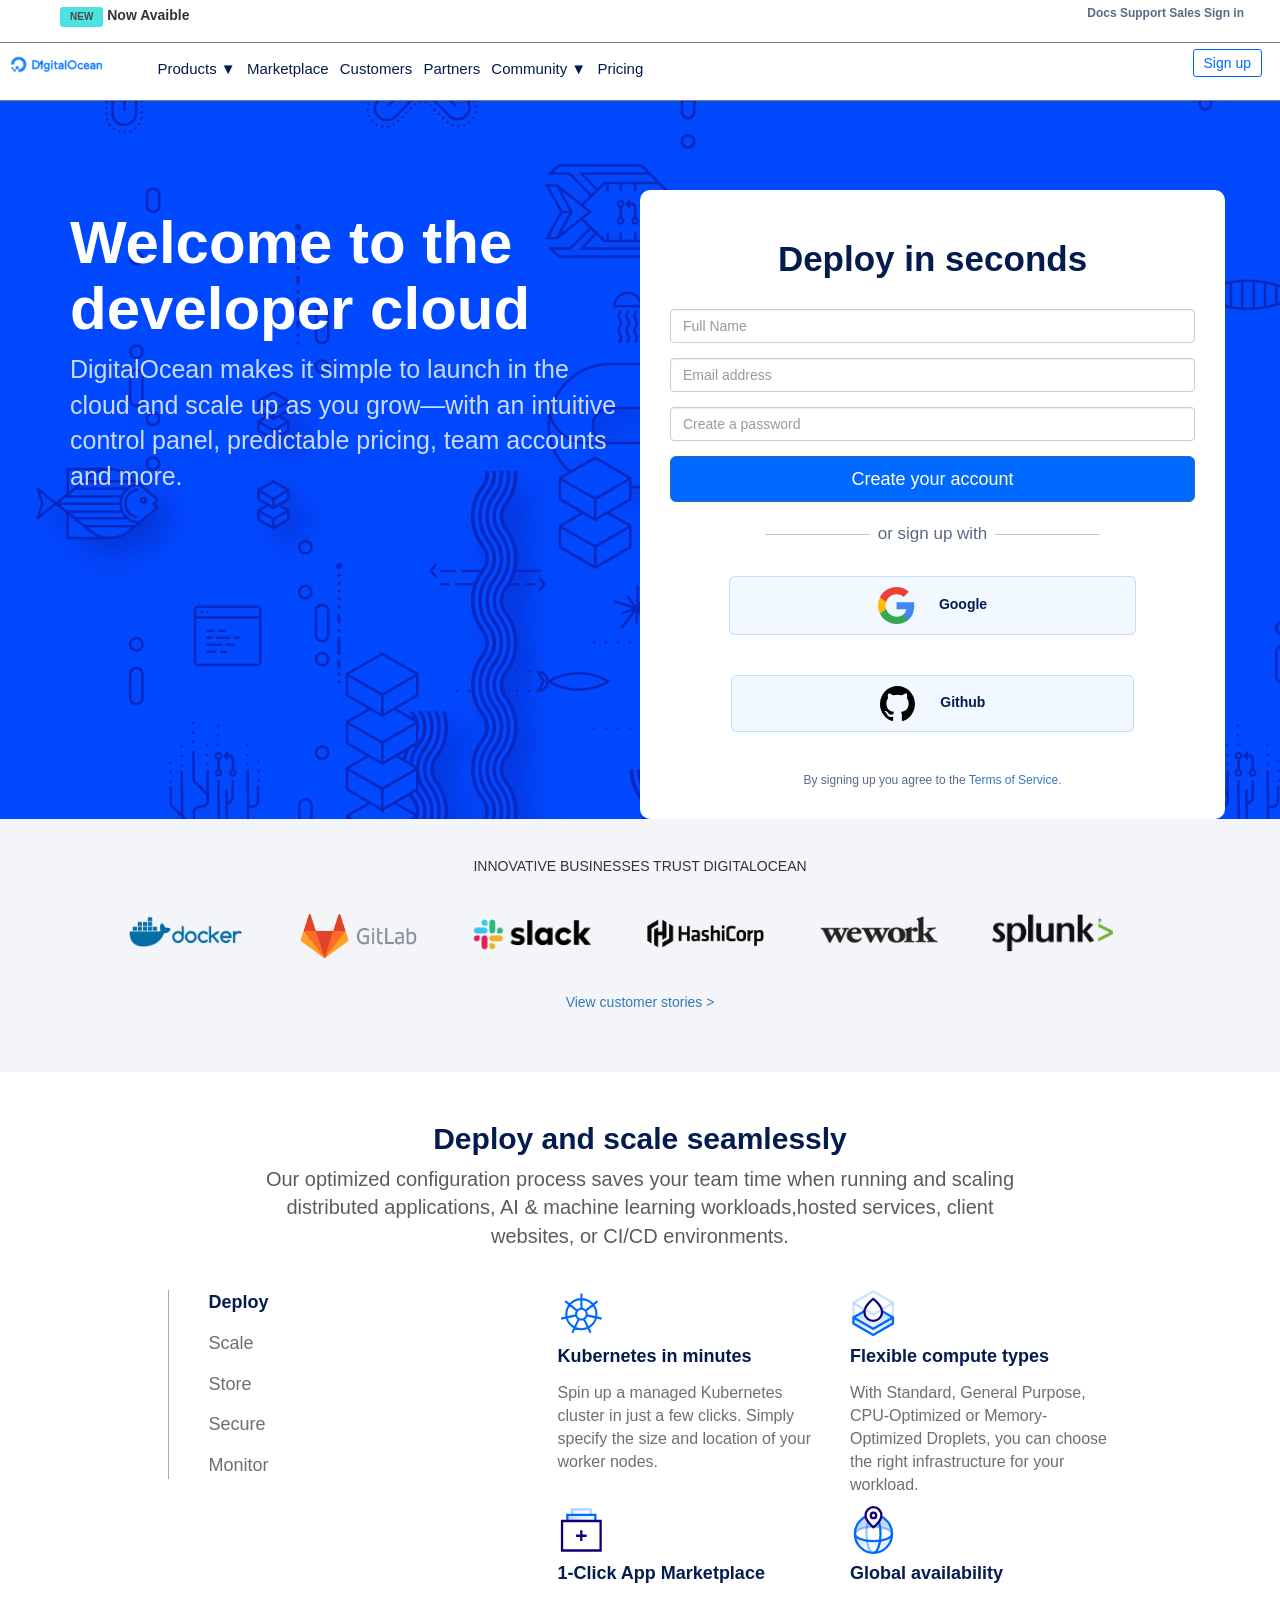
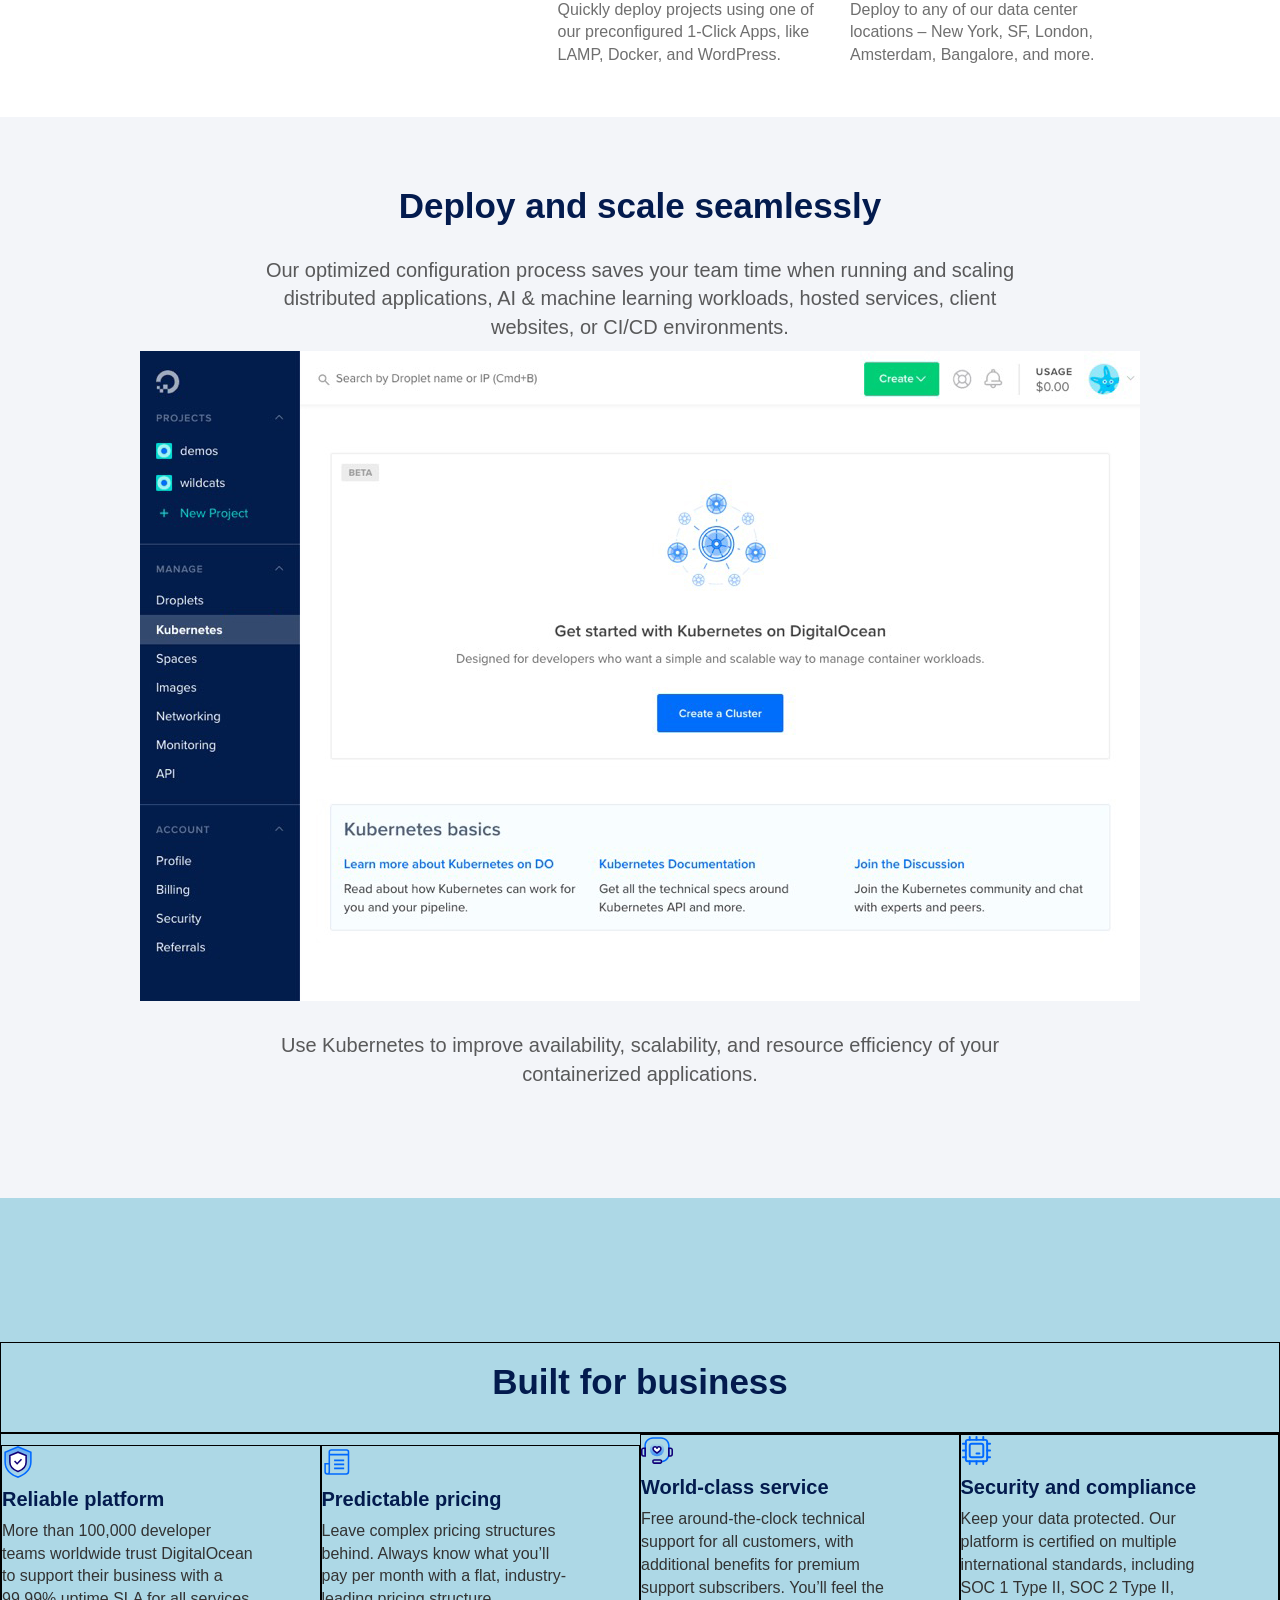
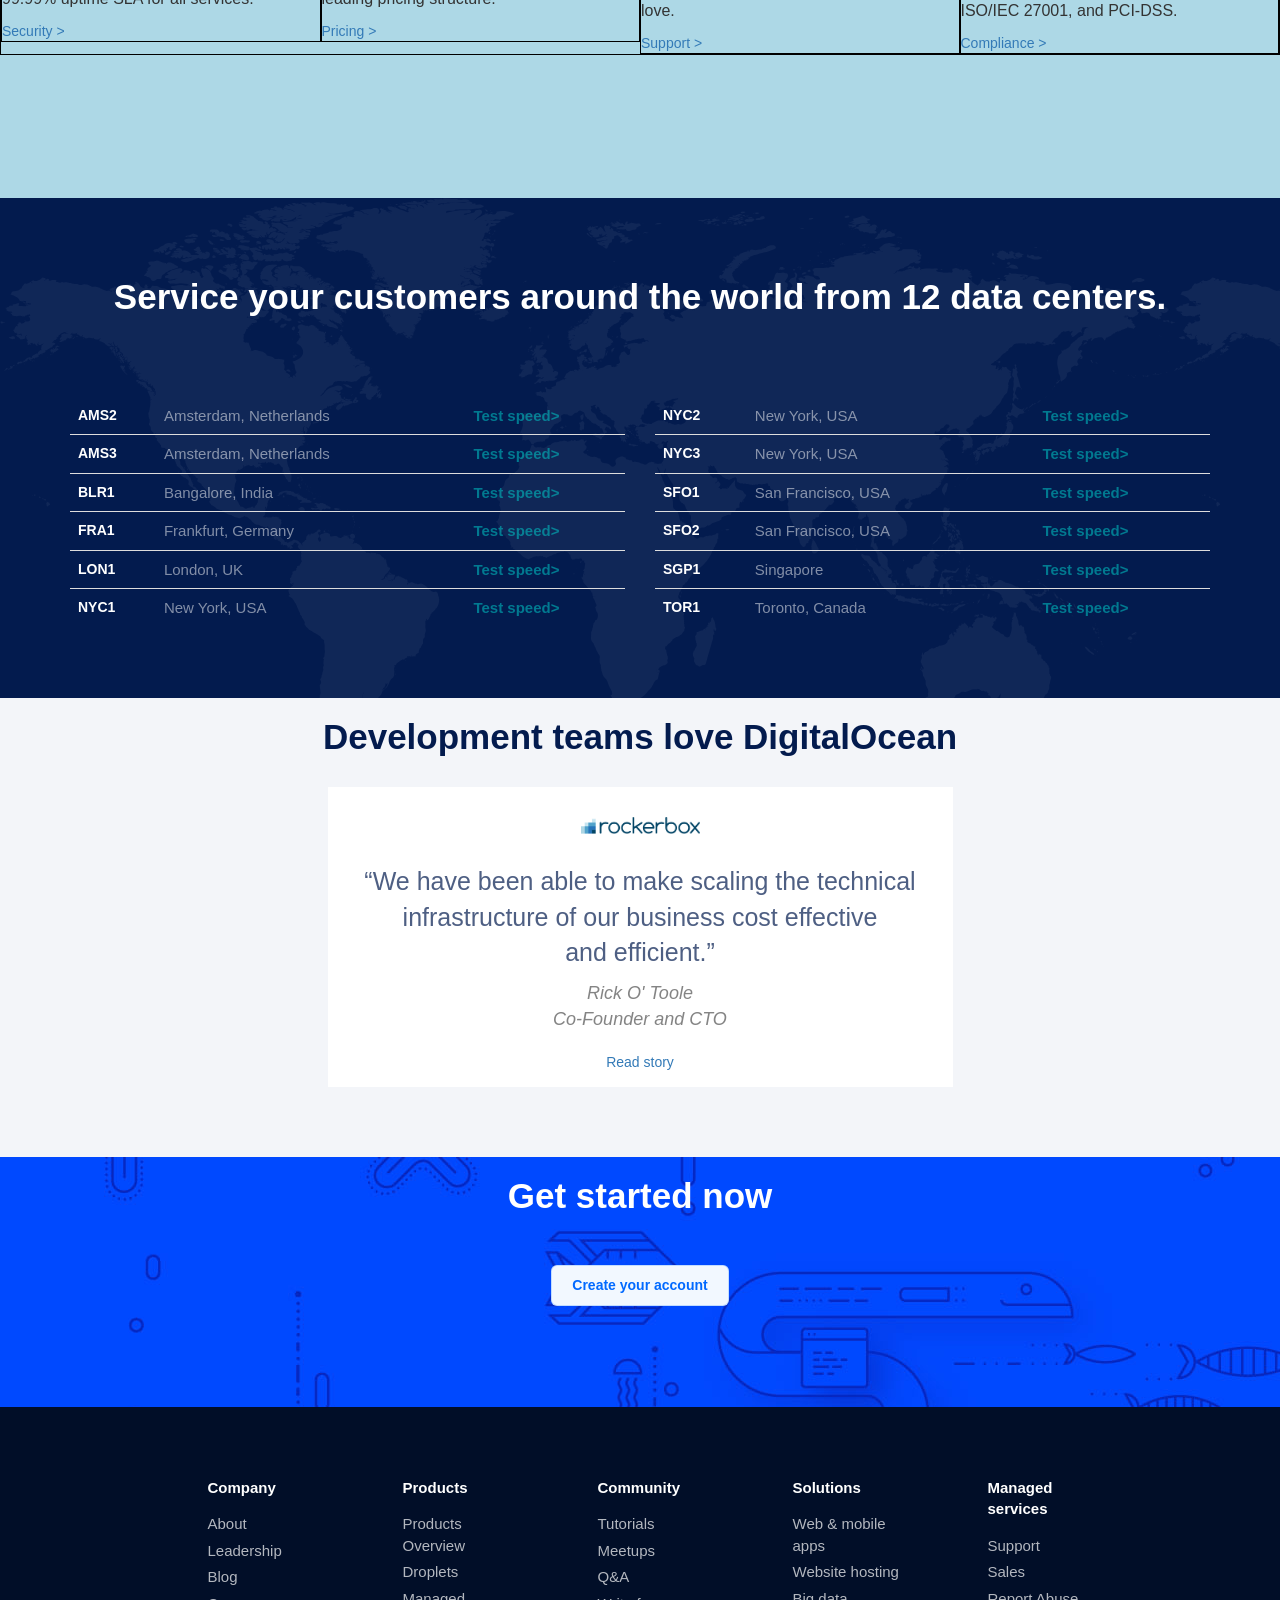
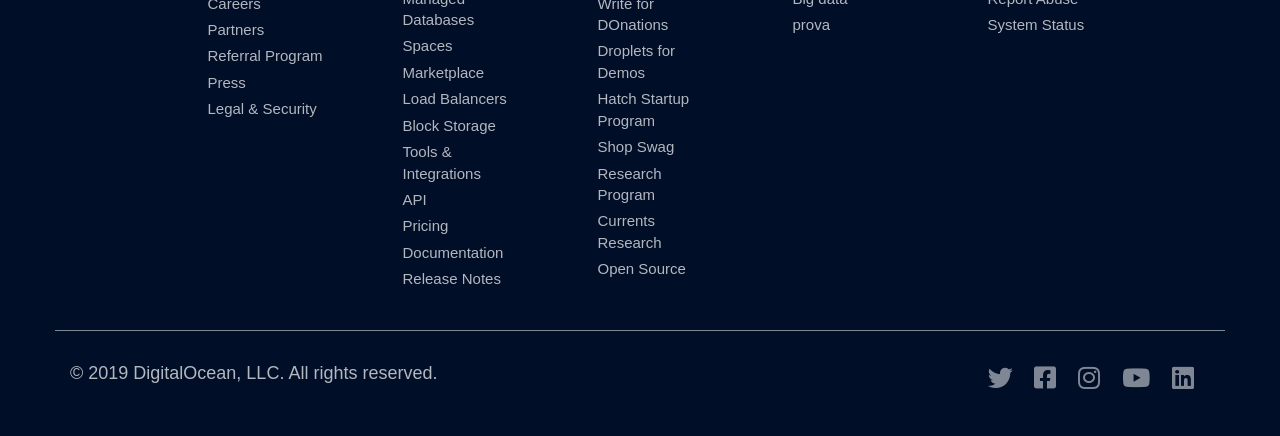
==== index.html @ 96b81d21 "fix layout for responsive" ====
<!DOCTYPE html>
<html lang="en" dir="ltr">
  <head>
    <meta charset="utf-8">
    <meta name="viewport" content="width=device-width, initial-scale=1.0">
    <link href="fontawesome/css/all.css" rel="stylesheet">
    <link rel="stylesheet" href="https://stackpath.bootstrapcdn.com/bootstrap/3.4.1/css/bootstrap.min.css" integrity="sha384-HSMxcRTRxnN+Bdg0JdbxYKrThecOKuH5zCYotlSAcp1+c8xmyTe9GYg1l9a69psu" crossorigin="anonymous">
    <link rel="stylesheet" href="css/style.css">
    <title>Digital Ocean By Mr</title>
  </head>
  <body>
    <!-- header con navbar e container grande con sfondo -->
    <div class="container-fluid my_style-header" style="background:white;">
      <div class="row my_border visible-lg pos_fix"> <!-- NOTE: navbar superiore -->
        <div class="col-lg-6">
          <ul class="my_style-top-nav">
            <li>NEW</li>
            <li>Now Avaible</li>
          </ul>
        </div>
        <div class="col-lg-offset-3 col-lg-3 visible-lg">
          <ul>
            <li style="color:#5b6987">Docs</li>
            <li style="color:#5b6987">Support</li>
            <li style="color:#5b6987">Sales</li>
            <li style="color:#5b6987">Sign in</li>
          </ul>
        </div>
      </div> <!-- /NOTE: chiusura navbar superiore -->
      <div class="row my_style-bot-nav visible-lg pos_fix"> <!-- NOTE: navbar inferiore -->
        <div class="col-lg-1 visible-lg">
          <img src="img/digitalocean_logo.png" alt="">
        </div>
        <div class="col-lg-6 visible-lg ">
          <ul>
          <li class="drop-cont">
            <div><a href="#" style="color:#031b4e" >Products ▼</a><!-- NOTE:div contenitore drop-down -->
              <div class="container-fluid drop-glob"> <!-- NOTE: inizio dropdown -->
                <div class="row my_bord-bot">
                  <div class="col-xs-12">
                    <div class="container my_margin_top-bot">
                      <div class="row">
                        <div class="col-lg-5 my_dropdown-style">
                          <h4>Featured products</h4>
                          <img src="img/svg4.svg" alt="">
                          <ul>
                            <li><a href="#">Droplets</a></li>
                            <li><a href="#">Scalable compute services</a></li>
                          </ul>
                          <img src="img/svg15.svg" alt="">
                          <ul>
                            <li><a href="#">Kubernetes</a></li>
                            <li><a href="#">Managed Kubernetes clusters</a></li>
                          </ul>
                          <img src="img/svg20.svg" alt="">
                          <ul>
                            <li><a href="#">Databases</a></li>
                            <li><a href="#">Worry-free setup & maintenance</a></li>
                          </ul>
                          <img src="img/svg39.svg" alt="">
                          <ul>
                            <li><a href="#">Spaces</a></li>
                            <li><a href="#">Simply object storage</a></li>
                          </ul>
                        </div>
                        <div class="col-lg-7">
                          <div class="row my_dropdown-style2">
                            <div class="col-lg-3 bg_1">
                              <ul>
                                <li>computer</li>
                                <li><a href="#">Droplets</a></li>
                                <li><a href="#">Kubernetes</a></li>
                              </ul>
                            </div>
                            <div class="col-lg-5 bg_2">
                              <ul>
                                <li>managed database</li>
                                <li><a href="#">MySQL</a></li>
                                <li><a href="#">PostgreSQL</a></li>
                                <li><a href="#">Redis</a></li>
                              </ul>
                            </div>
                            <div class="col-lg-4 bg_3">
                              <ul>
                                <li>developer tool</li>
                                <li><a href="#">API</a></li>
                                <li><a href="#">CLI</a></li>
                                <li><a href="#">Monitoring</a></li>
                                <li><a href="#">Teams</a></li>
                              </ul>
                            </div>
                            <div class="col-lg-3 bg_4">
                              <ul>
                              <li>Storage</li>
                              <li><a href="#">Spaces Object Storage</a></li>
                              <li><a href="#">Volumes Block Storage</a></li>
                              </ul>
                            </div>
                            <div class="col-lg-4 bg_5">
                              <ul>
                              <li>Networking</li>
                              <li><a href="#">Cloud Firewalls</a></li>
                              <li><a href="#">Load Balancers</a></li>
                              <li><a href="#">Floating IPs</a></li>
                              <li><a href="#">DNS</a></li>
                              </ul>
                            </div>
                          </div>
                        </div>
                      </div>
                    </div>
                  </div>
                </div>
                <div class="row all_product">
                  <div class="col-lg-12">
                    <a href="#" style="color:#0069ff;">See all product ></a>
                  </div>
                </div>
              </div>  <!-- NOTE: fine dropdown -->
            </div><!-- NOTE: fine div contenitore drop-down -->
          </li>
          <li><a href="#" style="color:#031b4e">Marketplace</a></li>
          <li><a href="#" style="color:#031b4e">Customers</a></li>
          <li><a href="#" style="color:#031b4e">Partners</a></li>
          <li><a href="#" style="color:#031b4e">Community ▼</a></li>
          <li><a href="#" style="color:#031b4e">Pricing</a></li>
          </ul>
        </div>
        <div class="col-lg-offset-4 col-lg-1 visible-lg">
          <span>Sign up</span>
        </div>
      </div> <!-- NOTE: chiusura navbar inferiore -->
      <div class="row bg-header">
        <div class="col-xs-12">
          <div class="flex_my_navbar hidden-lg">
            <img src="img/logo-bianco.png" alt="" class="white_logo">
            <div class="drop_mob">
              <i class="fas fa-bars"></i>
              <div class="container drop_glob-mob" style="background:#f3f6f9">
                <div class="row top_row">
                  <div class="col-xs-12">
                    <ul>
                      <li class="bg_drop-mob1"><a href="#">Droplets</a></li>
                      <li class="bg_drop-mob2"><a href="#">Kubernetes</a></li>
                      <li class="bg_drop-mob3"><a href="#">Managed database</a></li>
                      <li class="bg_drop-mob4"><a href="#">Spaces</a></li>
                      <li class="bg_drop-mob5"><a href="#">Load Balancers</a></li>
                      <li class="bg_drop-mob6"><a href="#">Block storage</a></li>
                      <li class="bg_drop-mob7"><a href="">marketplace</a></li>
                      <li class="bg_drop-mob8"><a href="">API Documentation</a></li>
                    </ul>
                  </div>
                </div>
                <div class="row middle_row">
                  <div class="col-xs-6">
                    <ul>
                      <li><a href="#">Community</a></li>
                      <li><a href="#">Tutorials</a></li>
                      <li><a href="#">Customers</a></li>
                      <li><a href="#">Partners</a></li>
                      <li><a href="#">Hatch</a></li>
                    </ul>
                  </div>
                  <div class="col-xs-6">
                    <ul>
                      <li><a href="#">Pricing</a></li>
                      <li><a href="#">Docs</a></li>
                      <li><a href="#">Support</a></li>
                      <li><a href="#">Sales</a></li>
                      <li><a href="#">Sign in</a></li>
                    </ul>
                  </div>
                </div>
                <div class="row bottom_row">
                  <div class="col-xs-12">
                    <button type="button" class="btn btn-primary btn-lg btn-block" style="background:#0069ff">Sign up</button>
                  </div>
                </div>
              </div>
            </div>
          </div>
          <!-- <div class="row my_style-mobile-nav hidden-lg ">
            <div class="col-xs-3">
              <img src="img/logo-bianco.png" alt="" class="white_logo">
            </div>
            <div class="col-xs-offset-8 col-xs-1">

            </div>
          </div> -->
          <div class="container">
            <div class="row my_padding-header">
              <div class="col-xs-12 col-md-6">
                <h1 style="color:white;">Welcome to the developer cloud</h1>
                <p class="sub_h1" style="color:white;">DigitalOcean makes it simple to launch in the cloud and scale up as you grow—with an intuitive control panel, predictable pricing, team accounts and more.</p>
              </div>
              <div class="col-xs-12 col-md-6 my_style-form">
                <h3 style="color:#031B4E">Deploy in seconds</h3>
                <div class="form-group">
                  <input type="text" class="form-control" id="Inputtext" placeholder="Full Name">
                </div>
                <div class="form-group">
                  <input type="email" class="form-control" id="Inputemail" placeholder="Email address">
                </div>
                <div class="form-group">
                  <input type="password" class="form-control" id="InputPassword" placeholder="Create a password">
                </div>
                <button type="button" class="btn btn-primary btn-lg btn-block" style="background:#0069ff">Create your account</button>
                <p><span class="display_block my_line">or sign up with</span></p>
                <button type="button" class="btn btn-primary btn-lg my_style-button" style="background:#f2f8ff"><img src="img/svg27.svg" alt="" class="img_button"> Google</button>
                <button type="button" class="btn btn-default btn-lg my_style-button" style="background:#f2f8ff"><img src="img/svg28.svg" alt="" class="img_button"> Github</button>
                <span class="display_block terms">By signing up you agree to the <a href="#">Terms of Service</a>.</span>
              </div>
            </div>
          </div>
        </div>
      </div>
    </div>
    <!-- /header con navbar e container grande con sfondo -->

    <!-- sezione piccola con 6 img una accanto all'altra che poi diventano a gruppi di 2 -->
    <div class="container-fluid" style="background:#F3F5F9">
      <div class="row">
        <div class="col-xs-12">
          <div class="container my_style-section1">
            <h5>INNOVATIVE BUSINESSES TRUST DIGITALOCEAN</h5>
            <ul class="flex_ul">
              <li><img src="img/docker-bab60eeb.png" alt="" class="size"></li>
              <li><img src="img/gitlab-166e2067.png" alt="" class="size"></li>
              <li><img src="img/slack-e20293da.png" alt="" class="size"></li>
              <li><img src="img/hashicorp-4431df79.png" alt="" class="size"></li>
              <li><img src="img/wework-be6eab32.png" alt="" class="size"></li>
              <li><img src="img/splunk-06b17d75.png" alt="" class="size"></li>
            </ul>
            <a href="#">View customer stories ></a>
          </div>
        </div>
      </div>
    </div>
    <!-- /sezione piccola con 6 img una accanto all'altra che poi diventano a gruppi di 2 -->

    <!-- container fluid con titolo centrale -->
    <div class="container-fluid my_style-section2">
      <h2 style="color:#031B4E">Deploy and scale seamlessly</h2>
      <p class="subtitle">Our optimized configuration process saves your team time when running
        and scaling distributed applications, AI & machine learning workloads,hosted services, client websites, or CI/CD environments.</p>
      <div class="row my_style-margin">
        <div class="col-xs-12">
          <div class="container">
            <div class="row">
              <div class="col-lg-offset-1 col-lg-2 my_style-ul-li">
                <ul>
                  <li>Deploy</li>
                  <li>Scale</li>
                  <li>Store</li>
                  <li>Secure</li>
                  <li>Monitor</li>
                </ul>
              </div>
              <div class="col-lg-offset-2 col-lg-6">
                <div class="row my_style-text">
                  <div class="col-xs-12 col-sm-6">
                    <img src="img/svg15.svg" alt="">
                    <h6>Kubernetes in minutes</h6>
                    <p>Spin up a managed Kubernetes cluster in just a few clicks. Simply specify the size and location of your worker nodes. </p>
                  </div>
                  <div class="col-xs-12 col-sm-6">
                    <img src="img/svg31.svg" alt="">
                    <h6>Flexible compute types</h6>
                    <p>With Standard, General Purpose, CPU-Optimized or Memory-Optimized Droplets, you can choose the right infrastructure for your workload. </p>
                  </div>
                  <div class="col-xs-12 col-sm-6">
                    <img src="img/svg32.svg" alt="">
                    <h6>1-Click App Marketplace</h6>
                    <p>Quickly deploy projects using one of our preconfigured 1-Click Apps, like LAMP, Docker, and WordPress.</p>
                  </div>
                  <div class="col-xs-12 col-sm-6">
                    <img src="img/svg33.svg" alt="">
                    <h6>Global availability</h6>
                    <p>Deploy to any of our data center locations – New York, SF, London, Amsterdam, Bangalore, and more.</p>
                  </div>
                </div>
              </div>
            </div>
          </div>
        </div>
      </div>
    </div>
    <!-- /container fluid con titolo centrale -->

    <!-- blocco enorme con tutto al centro anche da smartphone -->
    <div class="container-fluid my_style-section3">
      <div class="row">
        <div class="col-xs-12">
          <h3 style="color:#031B4E">Deploy and scale seamlessly</h3>
          <p class="subtitle">Our optimized configuration process saves your team time when running and scaling distributed applications, AI & machine learning workloads, hosted services, client websites, or CI/CD environments.</p>
          <img src="img/screenshot-create-kubernetes-cluster-4a930955.jpg" alt="">
          <p class="subtitle my_details">Use Kubernetes to improve availability, scalability, and resource efficiency of your containerized applications.</p>
        </div>
      </div>
    </div>
    <!--/ blocco enorme con tutto al centro anche da smartphone  -->

    <div class="my_flex-container-global">
      <div class="my_div-title debug">
        <h3 style="color:#031B4E">Built for business</h3>
      </div>
      <div class="my_div-colonne debug">
        <div class="my_flexy debug">
          <img src="img/svg50.svg" alt="">
          <h6 style="color:#031B4E">Reliable platform</h6>
          <p>More than 100,000 developer teams worldwide trust DigitalOcean to support their business with a 99.99% uptime SLA for all services.</p>
          <a href="#">Security ></a>

        </div>
        <div class="my_flexy debug">
          <img src="img/svg11.svg" alt="">
          <h6 style="color:#031B4E">Predictable pricing</h6>
          <p>Leave complex pricing structures behind. Always know what you’ll pay per month with a flat, industry-leading pricing structure. </p>
          <a href="#">Pricing ></a>

        </div>
        <div class="my_flexy debug">
          <img src="img/svg52.svg" alt="">
          <h6 style="color:#031B4E">World-class service</h6>
          <p>Free around-the-clock technical support for all customers, with additional benefits for premium support subscribers. You’ll feel the love.</p>
          <a href="#">Support ></a>

        </div>
        <div class="my_flexy debug">
          <img src="img/svg18.svg" alt="">
          <h6 style="color:#031B4E">Security and compliance</h6>
          <p>Keep your data protected. Our platform is certified on multiple international standards, including SOC 1 Type II, SOC 2 Type II, ISO/IEC 27001, and PCI-DSS. </p>
          <a href="#">Compliance ></a>

        </div>

      </div>

    </div>

    <!-- blocco diviso in 4 in lg e in 2 da tablet  -->
    <!-- <div class="container-fluid my_style-section4">
      <div class="row">
        <div class="col-xs-12">
          <h3 style="color:#031B4E">Built for business</h3>
          <div class="container">
            <div class="row my_style-text my_style-margin">
              <div class="col-xs-12 col-sm-6 col-md-3">
                <img src="img/svg50.svg" alt="">
                <h6>Reliable platform</h6>
                <p>More than 100,000 developer teams worldwide trust DigitalOcean to support their business with a 99.99% uptime SLA for all services.</p>
                <a href="#">Security ></a>
              </div>
              <div class="col-xs-12 col-sm-6 col-md-3">
                <img src="img/svg11.svg" alt="">
                <h6>Predictable pricing</h6>
                <p>Leave complex pricing structures behind. Always know what you’ll pay per month with a flat, industry-leading pricing structure. </p>
                <a href="#">Pricing ></a>
              </div>
              <div class="col-xs-12 col-sm-6 col-md-3">
                <img src="img/svg52.svg" alt="">
                <h6>World-class service</h6>
                <p>Free around-the-clock technical support for all customers, with additional benefits for premium support subscribers. You’ll feel the love.</p>
                <a href="#">Support ></a>
              </div>
              <div class="col-xs-12 col-sm-6 col-md-3">
                <img src="img/svg18.svg" alt="">
                <h6>Security and compliance</h6>
                <p>Keep your data protected. Our platform is certified on multiple international standards, including SOC 1 Type II, SOC 2 Type II, ISO/IEC 27001, and PCI-DSS. </p>
                <a href="#">Compliance ></a>
              </div>
            </div>
          </div>
        </div>
      </div>
    </div> -->
    <!-- /blocco diviso in 4 in lg e in 2 da tablet  -->

    <!-- blocco enorme titolo al centro e table -->
    <div class="container-fluid my_style-section5">
      <div class="row">
        <div class="col-xs-12">
          <h3 style="color:white">Service your customers around the world from 12 data centers.</h3>
          <div class="container ">
            <div class="row">
              <div class="col-xs-12 col-md-6">
                <table class="table">
                  <tbody>
                      <tr>
                        <th scope="row" class="my_first">AMS2</th>
                        <td class="my_first">Amsterdam, Netherlands</td>
                        <td class="my_first"></td>
                        <td class="my_first"><a href="#">Test speed></a></td>
                      </tr>
                      <tr>
                        <th scope="row">AMS3</th>
                        <td>Amsterdam, Netherlands</td>
                        <td></td>
                        <td><a href="#">Test speed></a></td>
                      </tr>
                      <tr>
                        <th scope="row">BLR1</th>
                        <td>Bangalore, India</td>
                        <td></td>
                        <td><a href="#">Test speed></a></td>
                      </tr>
                      <tr>
                        <th scope="row">FRA1</th>
                        <td>Frankfurt, Germany</td>
                        <td></td>
                        <td><a href="#">Test speed></a></td>
                      </tr>
                      <tr>
                        <th scope="row">LON1</th>
                        <td>London, UK</td>
                        <td></td>
                        <td><a href="#">Test speed></a></td>
                      </tr>
                      <tr>
                        <th scope="row">NYC1</th>
                        <td>New York, USA</td>
                        <td></td>
                        <td><a href="#">Test speed></a></td>
                      </tr>
                    </tbody>
                  </table>
                </div>
              <div class="col-xs-12 col-md-6">
                <table class="table">
                  <tbody>
                      <tr>
                        <th scope="row" class="my_first">NYC2</th>
                        <td class="my_first">New York, USA</td>
                        <td class="my_first"></td>
                        <td class="my_first"><a href="#">Test speed></a></td>
                      </tr>
                      <tr>
                        <th scope="row">NYC3</th>
                        <td>New York, USA</td>
                        <td></td>
                        <td><a href="#">Test speed></a></td>
                      </tr>
                      <tr>
                        <th scope="row">SFO1</th>
                        <td>San Francisco, USA</td>
                        <td></td>
                        <td><a href="#">Test speed></a></td>
                      </tr>
                      <tr>
                        <th scope="row">SFO2</th>
                        <td>San Francisco, USA</td>
                        <td></td>
                        <td><a href="#">Test speed></a></td>
                      </tr>
                      <tr>
                        <th scope="row">SGP1</th>
                        <td>Singapore</td>
                        <td></td>
                        <td><a href="#">Test speed></a></td>
                      </tr>
                      <tr>
                        <th scope="row">TOR1</th>
                        <td>Toronto, Canada</td>
                        <td></td>
                        <td><a href="#">Test speed></a></td>
                      </tr>
                    </tbody>
                  </table>
                </div>
              </div>
            </div>
          </div>
        </div>
      </div>
      <!-- /blocco enorme titolo al centro e table-->

    <!-- blocco enorme con tutto al centro anche da smartphone (copia sopra)-->
    <div class="container-fluid my_style-section6" style="background:#F3F5F9">
      <div class="row">
        <div class="col-xs-12">
          <h3 style="color:#031B4E">Development teams love DigitalOcean</h3>
          <div class="container" style="background:white">
            <div class="row">
              <div class="col-xs-12">
                <img src="img/rockerbox-logo-51462da2.png" alt="">
                <p>“We have been able to make scaling the technical infrastructure of our business cost effective and&nbsp;efficient.”</p>
                <cite>Rick O' Toole</cite>
                <cite class="margin-bot">Co-Founder and CTO</cite>
                <a href="#" class="margin-bot">Read story</a>
              </div>
            </div>
          </div>
        </div>
      </div>
    </div>
    <!-- /blocco enorme con tutto al centro anche da smartphone (vedi sopra)-->

    <!-- container-fluid con div centrale -->
    <div class="container-fluid my_style-section7">
      <div class="row">
        <div class="col-xs-12">
          <h3>Get started now</h3>
          <button type="button" class="btn btn-primary btn-lg my_style-button" style="background:#f2f8ff">Create your account</button>
        </div>
      </div>
    </div>
    <!-- /container-fluid con div centrale  -->

    <!-- footer -->
    <div class="container-fluid my_style-footer">
      <div class="row">
        <div class="col-xs-12">
          <div class="container">
            <div class="row my_style-border-bott">
              <div class="col-md-offset-1 col-md-2 col-xs-6">
                <ul class="my_style-litem">
                  <li>Company</li>
                  <li>About</li>
                  <li>Leadership</li>
                  <li>Blog</li>
                  <li>Careers</li>
                  <li>Partners</li>
                  <li>Referral Program</li>
                  <li>Press</li>
                  <li>Legal & Security</li>
                </ul>
              </div>
              <div class="col-md-2 col-xs-6">
                <ul class="my_style-litem">
                  <li>Products</li>
                  <li>Products Overview</li>
                  <li>Droplets</li>
                  <li>Managed Databases</li>
                  <li>Spaces</li>
                  <li>Marketplace</li>
                  <li>Load Balancers</li>
                  <li>Block Storage</li>
                  <li>Tools & Integrations</li>
                  <li>API</li>
                  <li>Pricing</li>
                  <li>Documentation</li>
                  <li>Release Notes</li>
                </ul>
              </div>
              <div class="col-md-2 col-xs-6">
                <ul class="my_style-litem">
                  <li>Community</li>
                  <li>Tutorials</li>
                  <li>Meetups</li>
                  <li>Q&A</li>
                  <li>Write for DOnations</li>
                  <li>Droplets for Demos</li>
                  <li>Hatch Startup Program</li>
                  <li>Shop Swag</li>
                  <li>Research Program</li>
                  <li>Currents Research</li>
                  <li>Open Source</li>
                </ul>
              </div>
              <div class="col-md-2 col-xs-6">
                <ul class="my_style-litem">
                  <li>Solutions</li>
                  <li>Web & mobile apps</li>
                  <li>Website hosting</li>
                  <li>Big data</li>
                  <li>prova</li>
                </ul>
              </div>
              <div class="col-md-2 col-xs-6">
                <ul class="my_style-litem">
                  <li>Managed services</li>
                  <li>Support</li>
                  <li>Sales</li>
                  <li>Report Abuse</li>
                  <li>System Status</li>
                </ul>
              </div>
            </div>
            <div class="row my_style-copyright">
              <div class="col-xs-12 col-lg-6">
                <p>© 2019 DigitalOcean, LLC. All rights reserved.</p>
              </div>
              <div class="col-xs-offset-6 col-xs-6 col-lg-offset-3 col-lg-3">
                <ul class="social">
                  <li><a href="#"><i class="fab fa-twitter"></i></a></li>
                  <li><a href="#"><i class="fab fa-facebook-square"></i></a></li>
                  <li><a href="#"><i class="fab fa-instagram"></i></a></li>
                  <li><a href="#"><i class="fab fa-youtube"></i></a></li>
                  <li><a href="#"><i class="fab fa-linkedin"></i></a></li>
                </ul>
              </div>
            </div>
          </div>
        </div>
      </div>
    </div>
    <!-- /footer -->
  </body>
</html>
---- css/style.css ----
/* generali */
.debug{
  border:1px solid black;
}

ul{
  list-style-type: none;
}

h3{
  font-size: 35px;
  font-weight: bold;
  padding-bottom: 20px;
}

/* dropdown */
.container.my_margin_top-bot{
  margin-top: 50px;
  margin-bottom: 50px;
}

.my_dropdown-style h4{
  text-transform: uppercase;
  margin-bottom: 20px;
  font-size: 14px;
  color:#031b4e;
  font-weight: bold;
}

.container-fluid.drop-glob li{
  display:block;
}

.container-fluid.drop-glob{
  display:none;
  z-index: 20;
}

.drop-cont{
position:relative;
}

.drop-cont:hover .container-fluid.drop-glob{
  display:block;
  position:absolute;
  width:105vw;
  top:41px;
  left:-209px;
  background: white;
  box-shadow: 0 2px 4px rgba(3,27,78,.1);
}

.my_bord-bot{
  border-bottom: 1px solid #e5e8ed;
}

.my_dropdown-style img{
  width:8%;
  margin-bottom: 3%;
}

.my_dropdown-style ul{
  display:inline-block;
  vertical-align: middle;
  width: 90%;
  margin-left: -30px;
  font-size: 17px;
}

.my_dropdown-style ul li a{
  text-decoration: none;
}

.my_dropdown-style ul li:first-child a{
 color:#031b4e;
}

.my_dropdown-style li:not(:first-child) a{
color: rgba(3,27,78,.7);
}

.my_dropdown-style2 img{
  width: 15%;
}

.my_dropdown-style2 ul li:first-child{
  text-transform: uppercase;
  color:#031b4e;
  font-weight: bold;
  margin-bottom: 20px;
  position: relative;
}

.my_dropdown-style2 li:not(:first-child) a{
  color: rgba(3,27,78,.7);
}

.my_dropdown-style2 ul li:first-child::before{
  content:"";
  background: url(../img/svg4.svg);
  height: 20px;
  width: 20px;
  background-size: cover;
  display: inline-block;
  position: absolute;
  top:50%;
  left: -12%;
  transform: translate(-50%,-50%);
}

.my_dropdown-style2 .bg_1 ul li:first-child::before{
  background: url(../img/svg18.svg);
}

.my_dropdown-style2 .bg_2 ul li:first-child::before{
background:url(../img/svg20.svg);
}

.my_dropdown-style2 .bg_3 ul li:first-child::before{
background:url(../img/svg22.svg);
filter:invert(1);
}

.my_dropdown-style2 .bg_4 ul li:first-child::before{
background:url(../img/svg19.svg);
filter:invert(1);
}

.my_dropdown-style2 .bg_5 ul li:first-child::before{
background:url(../img/svg21.svg);
filter:invert(1);
}

.my_marg-left{
  margin-left: 20px;
}

.row.all_product>.col-lg-12{
  text-align: center;
  min-height: 50px;
  line-height: 45px;
  font-size: 17px;
  text-decoration: none;
}
/* /dropdown */

/* dropdown mobile */

.row.top_row{
  text-decoration: none;
  font-size: 20px;
  font-weight: bold;
  border-bottom: 1px solid #e5e8ed;
  padding: 20px 0 20px;
}

.row.top_row ul li{
  margin-bottom: 7px;
}

.row.top_row ul li a{
  color:#031B4E;
  margin-bottom: 10px;
  vertical-align: middle;
}

.row.top_row ul li:before{
  content:"";
  height: 30px;
  width: 30px;
  background: url(../img/svg4.svg);
  display:inline-block;
  margin-right: 5px;
  vertical-align: middle;
}

.row.top_row ul li.bg_drop-mob2:before{
background: url(../img/svg15.svg);
}
.row.top_row ul li.bg_drop-mob3:before{
background: url(../img/svg20.svg);
}
.row.top_row ul li.bg_drop-mob4:before{
background: url(../img/svg39.svg);
}
.row.top_row ul li.bg_drop-mob5:before{
background: url(../img/svg35.svg);
}
.row.top_row ul li.bg_drop-mob6:before{
background: url(../img/svg9.svg);
}
.row.top_row ul li.bg_drop-mob7:before{
background: url(../img/svg10.svg);
}
.row.top_row ul li.bg_drop-mob8:before{
background: url(../img/svg11.svg);
}

.row.middle_row{
  padding:20px 0 20px;
  border-bottom: 1px solid #e5e8ed;
}

.row.middle_row ul li{
  margin-bottom: 10px;
}

.row.middle_row ul li a{
  font-size: 20px;
  color:#0069ff;
  text-decoration: none;
}

.row.bottom_row{
  padding:20px 0 20px;
}

.drop_glob-mob{
  display:none;
  z-index: 999;
}

.drop_glob-mob ul li{
  display:block;
}

.drop_mob{
  position: relative;
}

.drop_mob:hover .drop_glob-mob{
  display: block;
  position: absolute;
  top: 50%;
  left: 50%;
  transform: translate(-100%,7%);
  min-width: 90vw;
  box-shadow: 0 10px 20px rgba(3,27,78,.2);
  border-radius: 10px;
}
/* /dropdown mobile */

/* header */
.my_style-header li {
  display:inline-block;
  font-weight: bold;
}

.my_style-header .my_style-top-nav li:first-child{
  background-color: #00D7D2;
  color:black;
  opacity: .7;
  padding:3px 10px;
  border-radius: 3px;
  font-size: 10px;
}

.col-lg-offset-3.col-lg-3.visible-lg ul{
  margin-left: 26%;
  font-size: 12px;
}

.col-lg-6.visible-lg ul li{
  padding-right: 7px;
  vertical-align: -webkit-baseline-middle;;
  font-weight: lighter;
}

.row.my_border{
  padding:5px;
  top:0;
  width: 100%;
  background:white;
}

.pos_fix{
  z-index: 10;
  position:fixed;
}

.my_style-bot-nav.pos_fix{
  top:42px;
  left:0;
  right:0;
  border-top: 1px solid rgba(46, 46, 46, 0.64);
  border-bottom: 1px solid rgba(46, 46, 46, 0.64);
  background:white;
}

.col-lg-1.visible-lg img{
  width: 120%;
  vertical-align: middle;
}

.row.my_style-bot-nav{
  padding:10px;
}

.row.my_style-bot-nav ul{
  font-size: 15px;
  max-width: 100%;
}

.row.my_style-bot-nav span{
border:1px solid #0069ff;
color:#0069ff;
padding: 5px 10px;
border-radius: 3px;
}

.flex_my_navbar.hidden-lg{
  display:flex;
  justify-content: space-between;
  align-items: center;
}

.flex_my_navbar.hidden-lg img{
  max-width: 40%;
}

.flex_my_navbar.hidden-lg i{
  font-size: 30px;
}

.bg-header{
  min-height: 700px;
  background-image: url(../img/bg-home-1-d54581d7.jpg);
  margin-top: 90px;
}

.bg-header h1{
  font-size: 60px;
  font-weight: bold;
}

.bg-header p.sub_h1{
  opacity:.8;
  font-size: 25px;
}

span.my_line::before,
span.my_line::after{
  content:"";
  width:20%;
  height: 1px;
  background:rgba(43, 40, 43, 0.51);
  display:inline-block;
  vertical-align:middle;
  opacity:.5;
  margin-left: 8px;
  margin-right: 8px;
}

.img_button{
  width:10%;
  margin-right: 20px;
}


.white_logo{
  max-width: 150%;
}

.my_padding-header{
  padding-top: 100px;
}

.my_style-form{
  background: white;
  border-radius: 10px;
  padding: 30px;
  text-align: center;
}

span.display_block{
  display:block;
  margin-top: 20px;
  font-size: 17px;
  color:#5b6987
}

span.terms{
  font-size: 12px;
}

.my_style-button{
  border: 1px solid rgba(0,105,255,.2);
  color:#031B4E;
  font-weight: bold;
  margin-top: 20px;
  margin-bottom: 20px;
  font-size: 14px;
}

.my_style-button i{
  margin-right:35px;
}
/* /header */

/* prima sezione */
/* .size{
  vertical-align: middle;
  width: 90%;
  max-width: 100%;
}*/

.my_style-section1{
  text-align: center;
  padding:30px;
  margin-bottom: 30px
}

/* .my_style-section1 ul {
  list-style-type: none;
} */

.my_style-section1 ul li{
  width:calc((100% / 6) - 5px);
}

.flex_ul{
  display:flex;
  align-items: center;
  flex-wrap: wrap;
}

.flex_ul li{
  display:flex;
  flex-wrap: wrap;
  align-items: center;
}

.flex_ul img{
max-width: 70%;
}

/* .my_style-section1 h5{
  font-weight: bold;
  opacity:0.6;
}

.my_style-section1 a{
  color:#0069ff;
  font-size: 17px;
  font-weight: bold;
  } */

/* seconda sezione */


.my_style-section2{
  text-align: center;
}

.my_style-section2 h2{
  font-weight: bold;
  margin-top: 50px;
}

.my_style-margin{
  margin-top: 30px;
  margin-bottom: 40px;
}

.my_style-ul-li{
  text-align: left;
  font-size: 18px;
}

.my_style-ul-li ul{
  border-left: 1px solid rgba(73, 77, 82, 0.48);
}

.my_style-ul-li ul li{
  margin-bottom: 15px;
}

.my_style-ul-li ul li:first-child{
  color:#031B4E;
  font-weight: bold;
}

.my_style-ul-li ul li:not(:first-child){
  opacity:.7;
}

p.subtitle{
  display:inline-block;
  font-size: 20px;
  max-width: 60%;
  opacity: .8
}

.my_style-section2 img{
  width: 18%;
}

.my_style-text{
  text-align: left;
}

.my_style-text h6{
  font-weight: bold;
  font-size: 18px;
  color:#031B4E;
  margin-bottom: 15px;
}

.my_style-text p{
  font-size: 16px;
  opacity: .7;
}

/* terza sezione */
.my_style-section3{
  min-height: 500px; /* DEBUG:  */
  text-align: center;
  background: #F3F5F9;
  padding-top: 50px;
  padding-bottom: 100px;
}

.my_style-section3 img{
  max-width: 100%;
  margin-bottom: 30px;
}

.subtitle.my_details{
  font-size: 20px;
}

/* quarta sezione */
.my_flex-container-global{
  display:flex;
  width:100%;
  min-height: 600px;
  justify-content: center;
  flex-direction: column;
  background: lightblue;
}

.my_div-title{
  display:flex;
  justify-content: center;
  width: 100%;
  height: 20%;
}

.my_div-colonne{
  width: 100%;
  display:flex;
  align-items: center;
  justify-content: center;
  flex-wrap: wrap;
}

.my_flexy{
  width:25%;
  display:flex;
  flex-direction: column;
  justify-content: flex-start;
}

.my_flexy img{
  width: 10%;
}

.my_flexy h6{
  font-size: 20px;
  font-weight: bold;
}

.my_flexy p{
  max-width: 80%;
  font-size: 16px;
}
/* .my_style-section4{
  text-align: center;
}

.my_style-section4 h3{
  margin-top: 70px;
}

.my_style-section4 img{
  width: 18%;
}

.my_style-section4 a{
  text-decoration: none;
  font-size: 16px;
}

.my_style-section4 p{
  margin-bottom: 20px;
  max-width: 100%;
} */

/* quinta sezione */
.my_style-section5{
  text-align: center;
  min-height: 500px;
  background: #031b4e url(../img/data-center-map-20321538.svg);
}

.my_style-section5 h3{
  margin-top: 80px;
  max-width: 100%;
}

.table{
  text-align: left;
  color:white;
  margin-top: 50px;
}

.table td{
  opacity:.5;
  font-size: 15px;
}

tbody>tr >th.my_first,
tbody>tr >td.my_first{
  border:none;
}

.table td a{
  opacity:none;
  text-decoration: none;
  color: #00d7d2;
  font-weight: bold;
}

/* sesta sezione */
.my_style-section6{
  text-align: center;
  min-height: 400px;
  padding-bottom: 70px;
}

.my_style-section6 .container{
  max-width: 50%;
  min-height: 300px;
}


.my_style-section6 img{
  width: 20%;
  margin-bottom: 30px;
  margin-top: 30px;
}

.my_style-section6 p{
  font-size: 25px;
  color: rgba(3,27,78,.7);
  width: 100%;
  display: inline-block;
}

cite{
  display:block;
  opacity:.6;
  font-size: 18px;
}

.margin-bot{
  margin-bottom: 20px;
}

/* settima sezione */
.my_style-section7{
background-image: url(../img/bg-home-1-d54581d7.jpg);
 min-height:250px;
 text-align: center;
 color:white;
}

.my_style-section7 .my_style-button{
  color:#0069ff;
  padding-left: 20px;
  padding-right: 20px;
}

/* footer */
.my_style-footer{
  background: #010E28;
  color:white;
  padding-top: 70px;
}

.my_style-footer .my_style-litem{
  font-size: 15px;
}

.my_style-footer .my_style-litem li:first-child{
  margin-bottom: 15px;
  font-weight: bold;
}

.my_style-footer .my_style-litem li:not(:first-child){
  opacity:.7;
  margin-bottom: 5px;
}

.my_style-footer ul.social{
  list-style-type: none;
  font-size: 25px;
}

.my_style-footer ul.social li{
 display: inline-block;
 padding-right: 15px;
}

.my_style-footer ul.social li a{
color: hsla(0,0%,100%,.5);
text-decoration: none;
}

.my_style-border-bott{
  border-bottom: 1px solid hsla(0,0%,100%,.5);
  padding-bottom: 30px;
}

.my_style-copyright{
  padding-top: 30px;
  padding-bottom: 30px;
}

.my_style-copyright p{
  opacity:.7;
  font-size: 18px;
}

/* media query */
@media screen and (max-width:1199px){
  .bg-header{
    margin-top:0;
  }

.my_style-mobile-nav img{
  width: 100%;
}

.my_style-mobile-nav i{
    font-size: 25px;
    vertical-align: middle;
    color:hsla(0,0%,100%,.5);
    /* margin-top: 20%; */
  }

  .my_flexy{
    width:50%;
  }


}

@media screen and (max-width: 991px){
  /* header */
  .row.my_padding-header{
    margin-bottom: 50px;
  }

  /* /header */

  /* prima sezione */
  .my_style-section1 ul li{
    display:inline-block;
    width:calc((100% / 3) - 5px);
  }
}

@media screen and (max-width: 766px){
  /* prima sezione */
  .flex_ul li img{
    width: 100%;
  }



  /* quarta sezione */
  .my_style-section4 img{
    max-width: 12%;
  }

  .my_style-section2 img {
    width: 10%;
  }
}
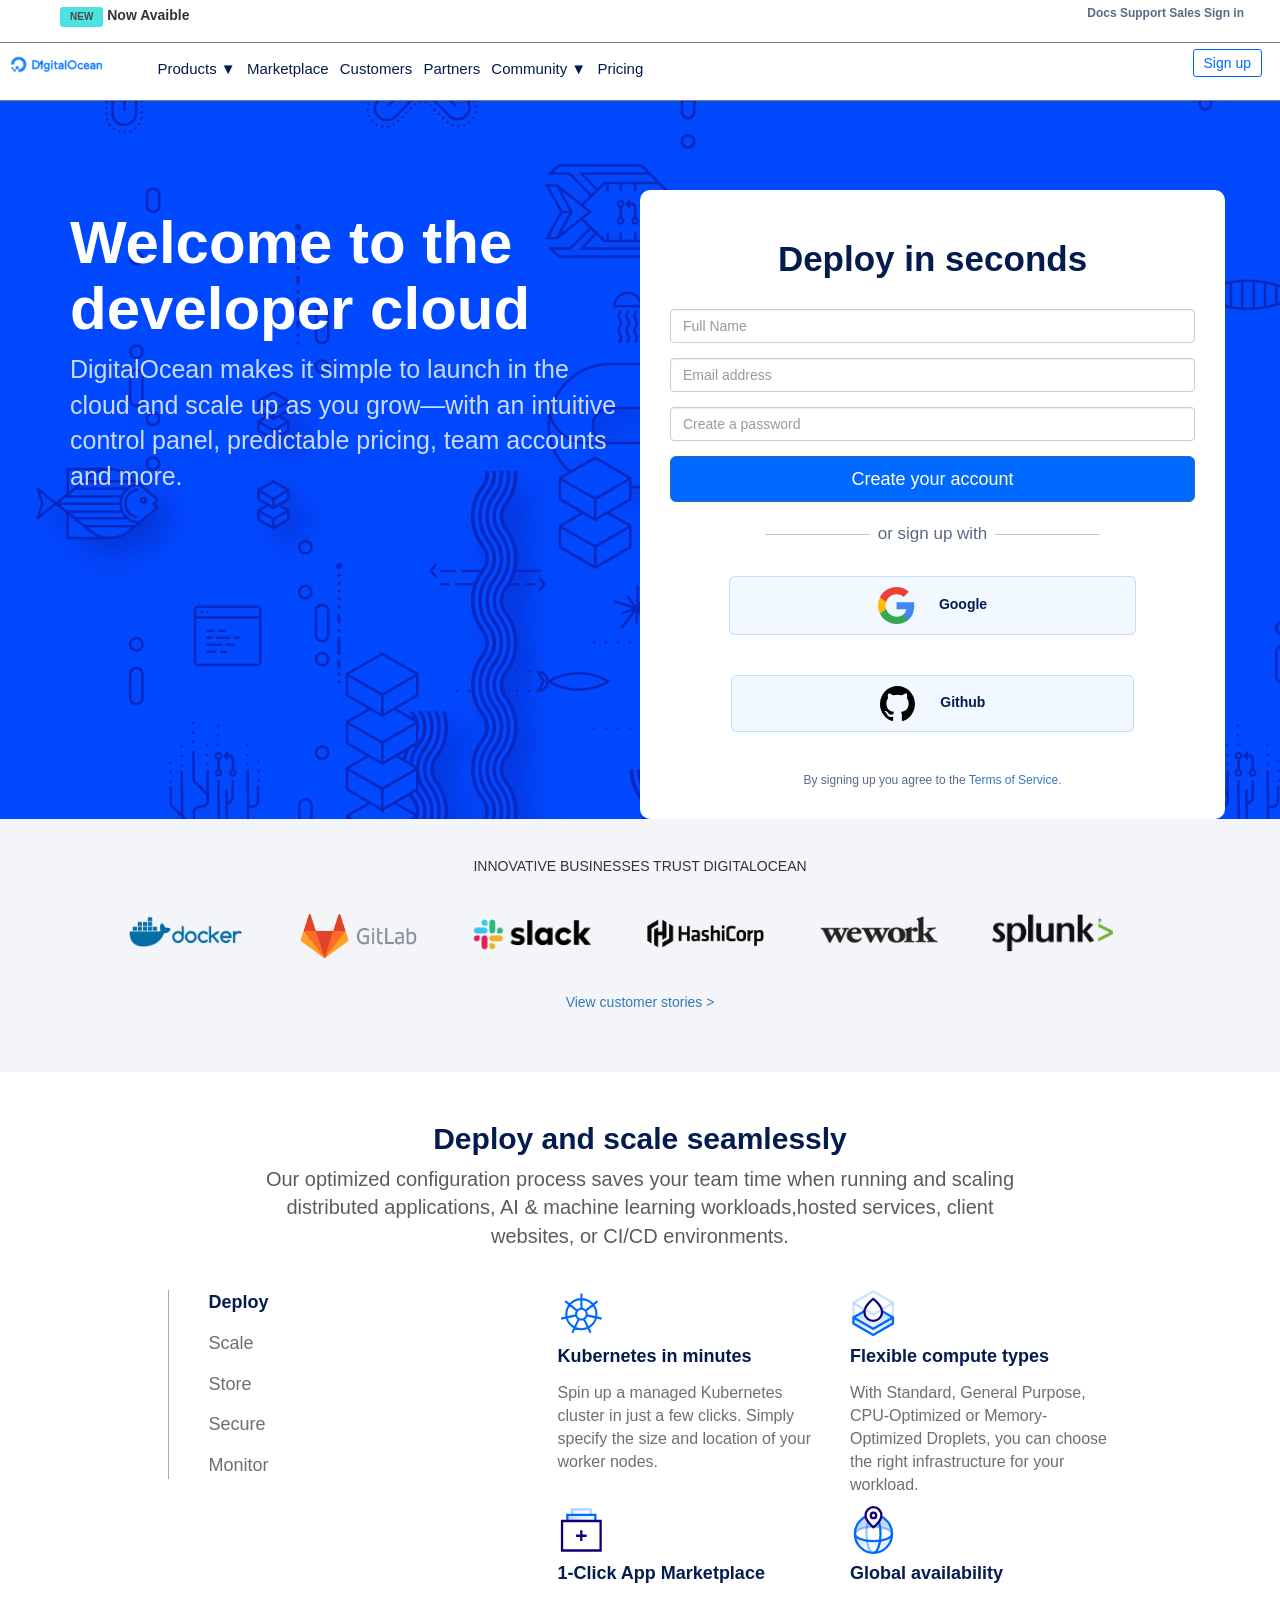
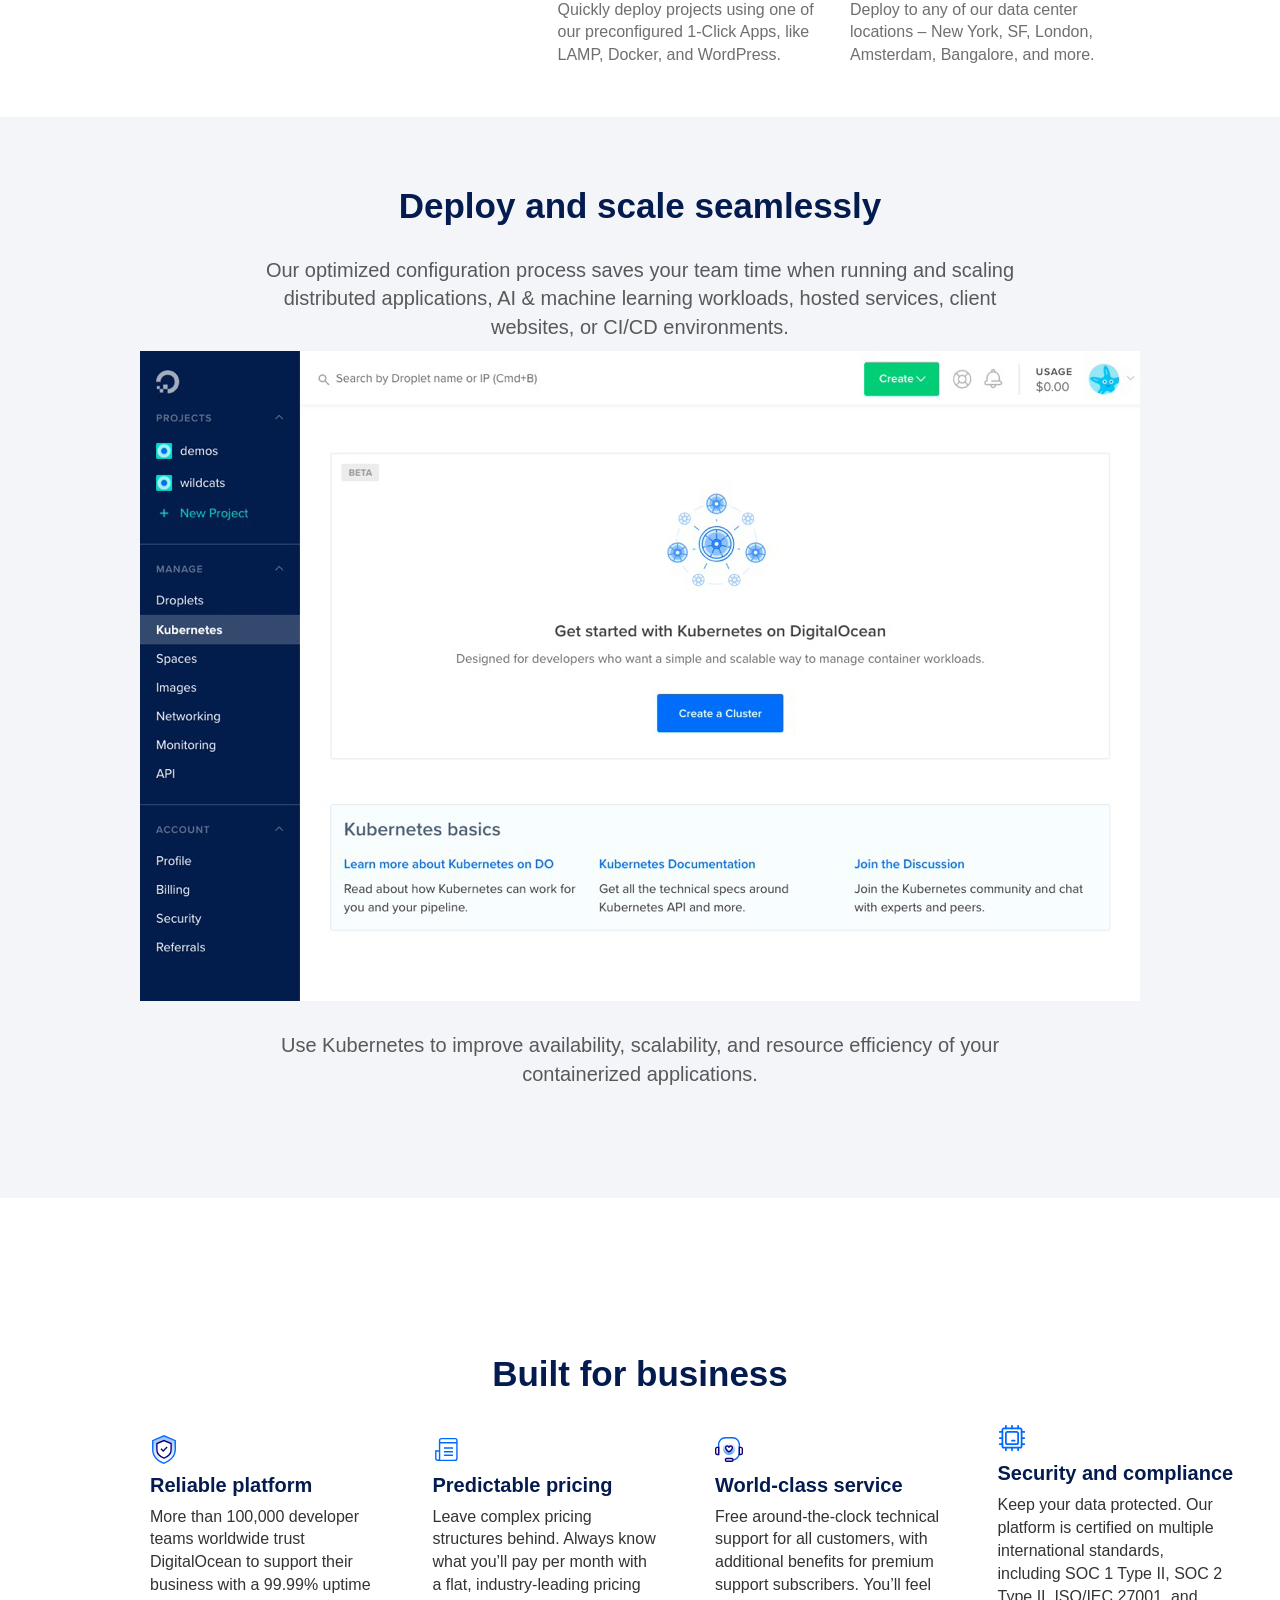
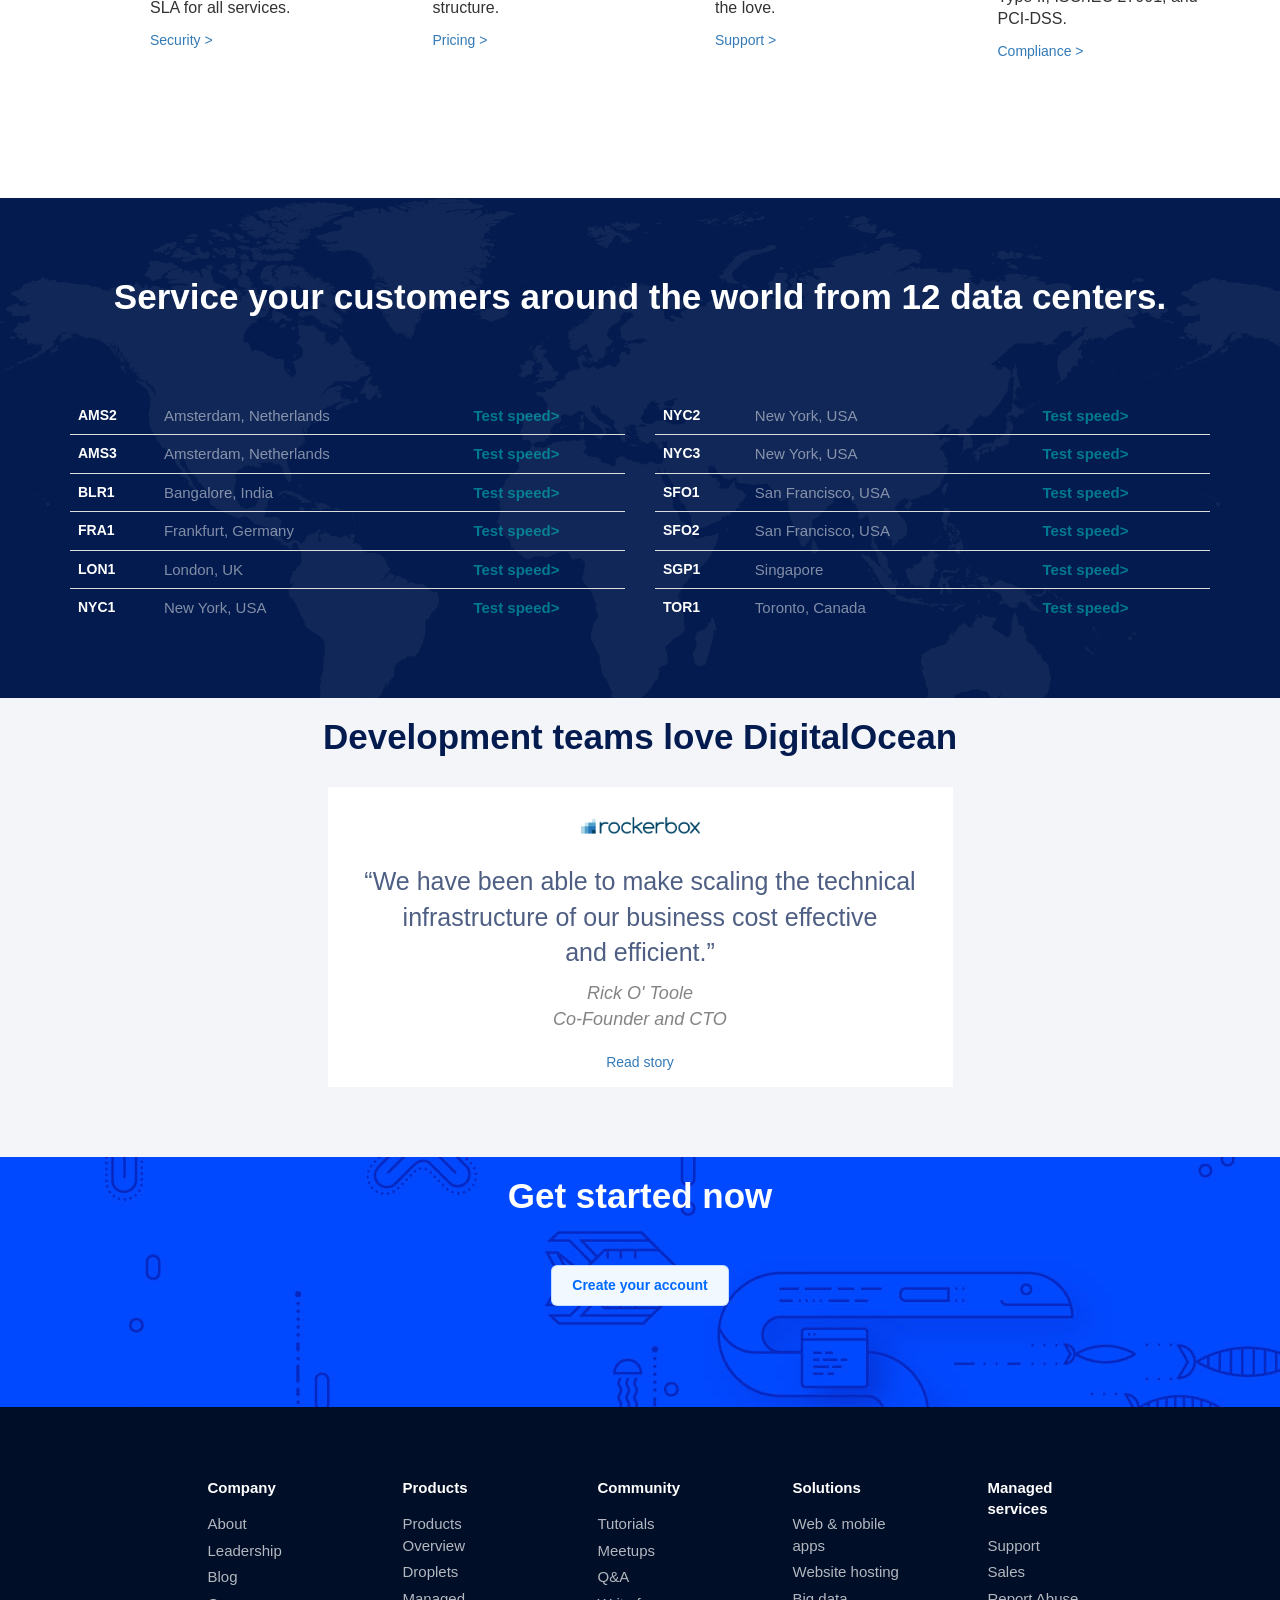
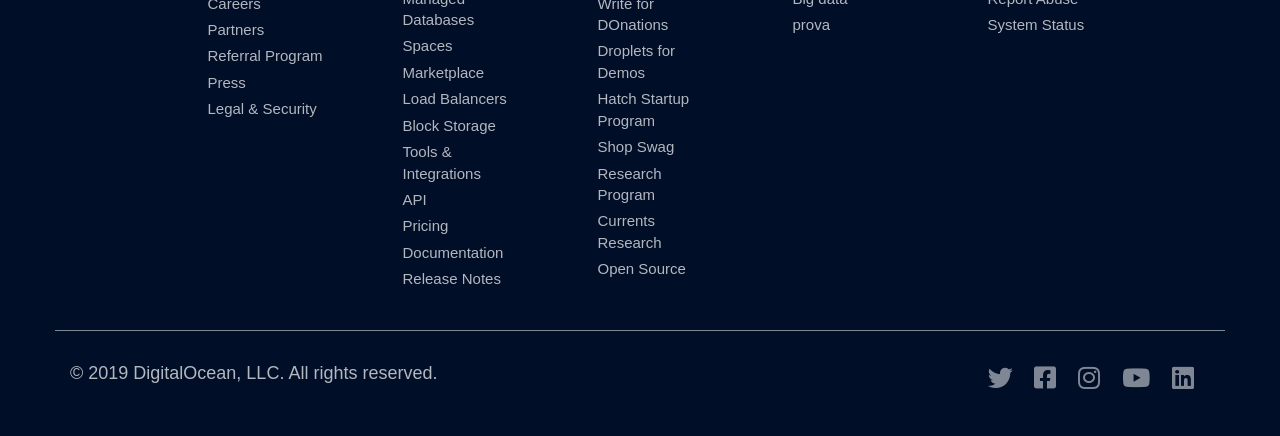
==== commit 14b5601e: "finish fourth section in flex" ====
--- a/index.html
+++ b/index.html
@@ -301,32 +301,32 @@
     <!--/ blocco enorme con tutto al centro anche da smartphone  -->
 
     <div class="my_flex-container-global">
-      <div class="my_div-title debug">
+      <div class="my_div-title ">
         <h3 style="color:#031B4E">Built for business</h3>
       </div>
-      <div class="my_div-colonne debug">
-        <div class="my_flexy debug">
+      <div class="my_div-colonne ">
+        <div class="my_flexy ">
           <img src="img/svg50.svg" alt="">
           <h6 style="color:#031B4E">Reliable platform</h6>
           <p>More than 100,000 developer teams worldwide trust DigitalOcean to support their business with a 99.99% uptime SLA for all services.</p>
           <a href="#">Security ></a>
 
         </div>
-        <div class="my_flexy debug">
+        <div class="my_flexy ">
           <img src="img/svg11.svg" alt="">
           <h6 style="color:#031B4E">Predictable pricing</h6>
           <p>Leave complex pricing structures behind. Always know what you’ll pay per month with a flat, industry-leading pricing structure. </p>
           <a href="#">Pricing ></a>
 
         </div>
-        <div class="my_flexy debug">
+        <div class="my_flexy ">
           <img src="img/svg52.svg" alt="">
           <h6 style="color:#031B4E">World-class service</h6>
           <p>Free around-the-clock technical support for all customers, with additional benefits for premium support subscribers. You’ll feel the love.</p>
           <a href="#">Support ></a>
 
         </div>
-        <div class="my_flexy debug">
+        <div class="my_flexy ">
           <img src="img/svg18.svg" alt="">
           <h6 style="color:#031B4E">Security and compliance</h6>
           <p>Keep your data protected. Our platform is certified on multiple international standards, including SOC 1 Type II, SOC 2 Type II, ISO/IEC 27001, and PCI-DSS. </p>
--- a/css/style.css
+++ b/css/style.css
@@ -536,7 +536,6 @@
   min-height: 600px;
   justify-content: center;
   flex-direction: column;
-  background: lightblue;
 }
 
 .my_div-title{
@@ -547,6 +546,7 @@
 }
 
 .my_div-colonne{
+  padding-left: 150px;
   width: 100%;
   display:flex;
   align-items: center;
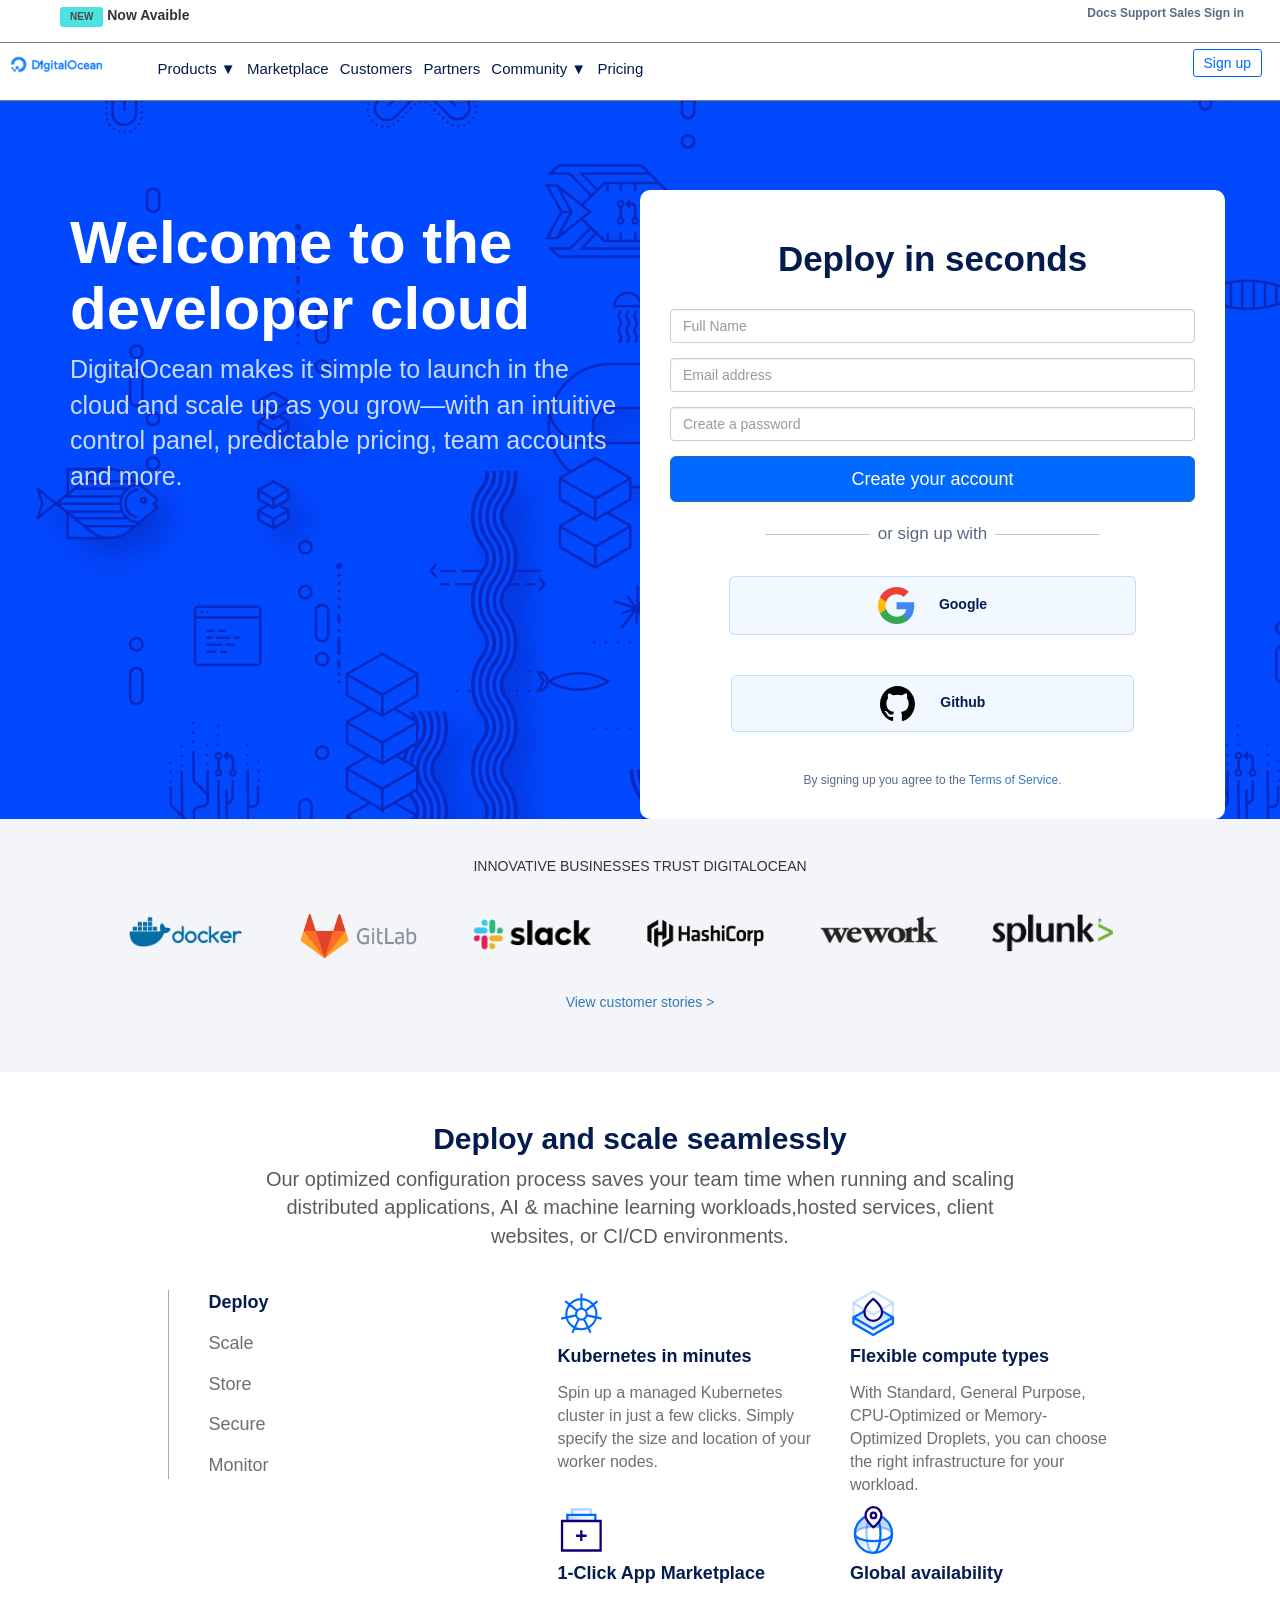
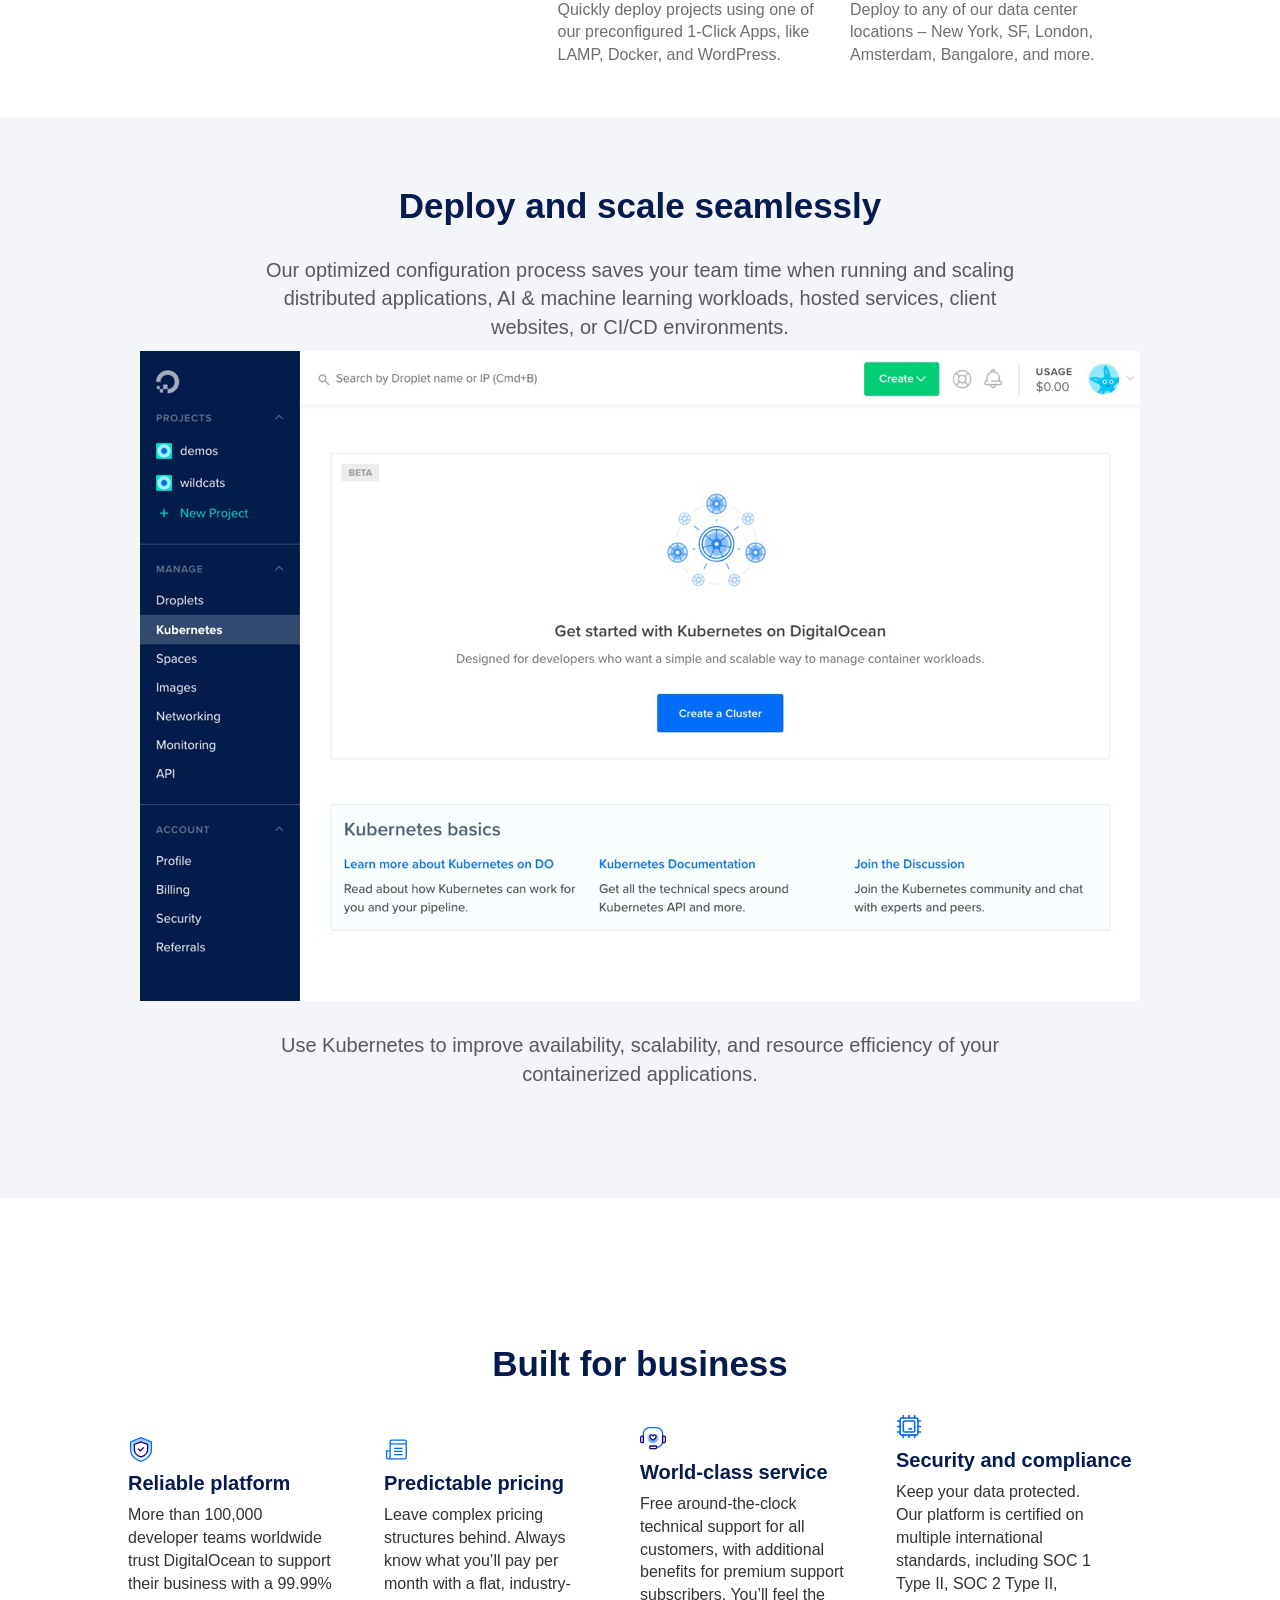
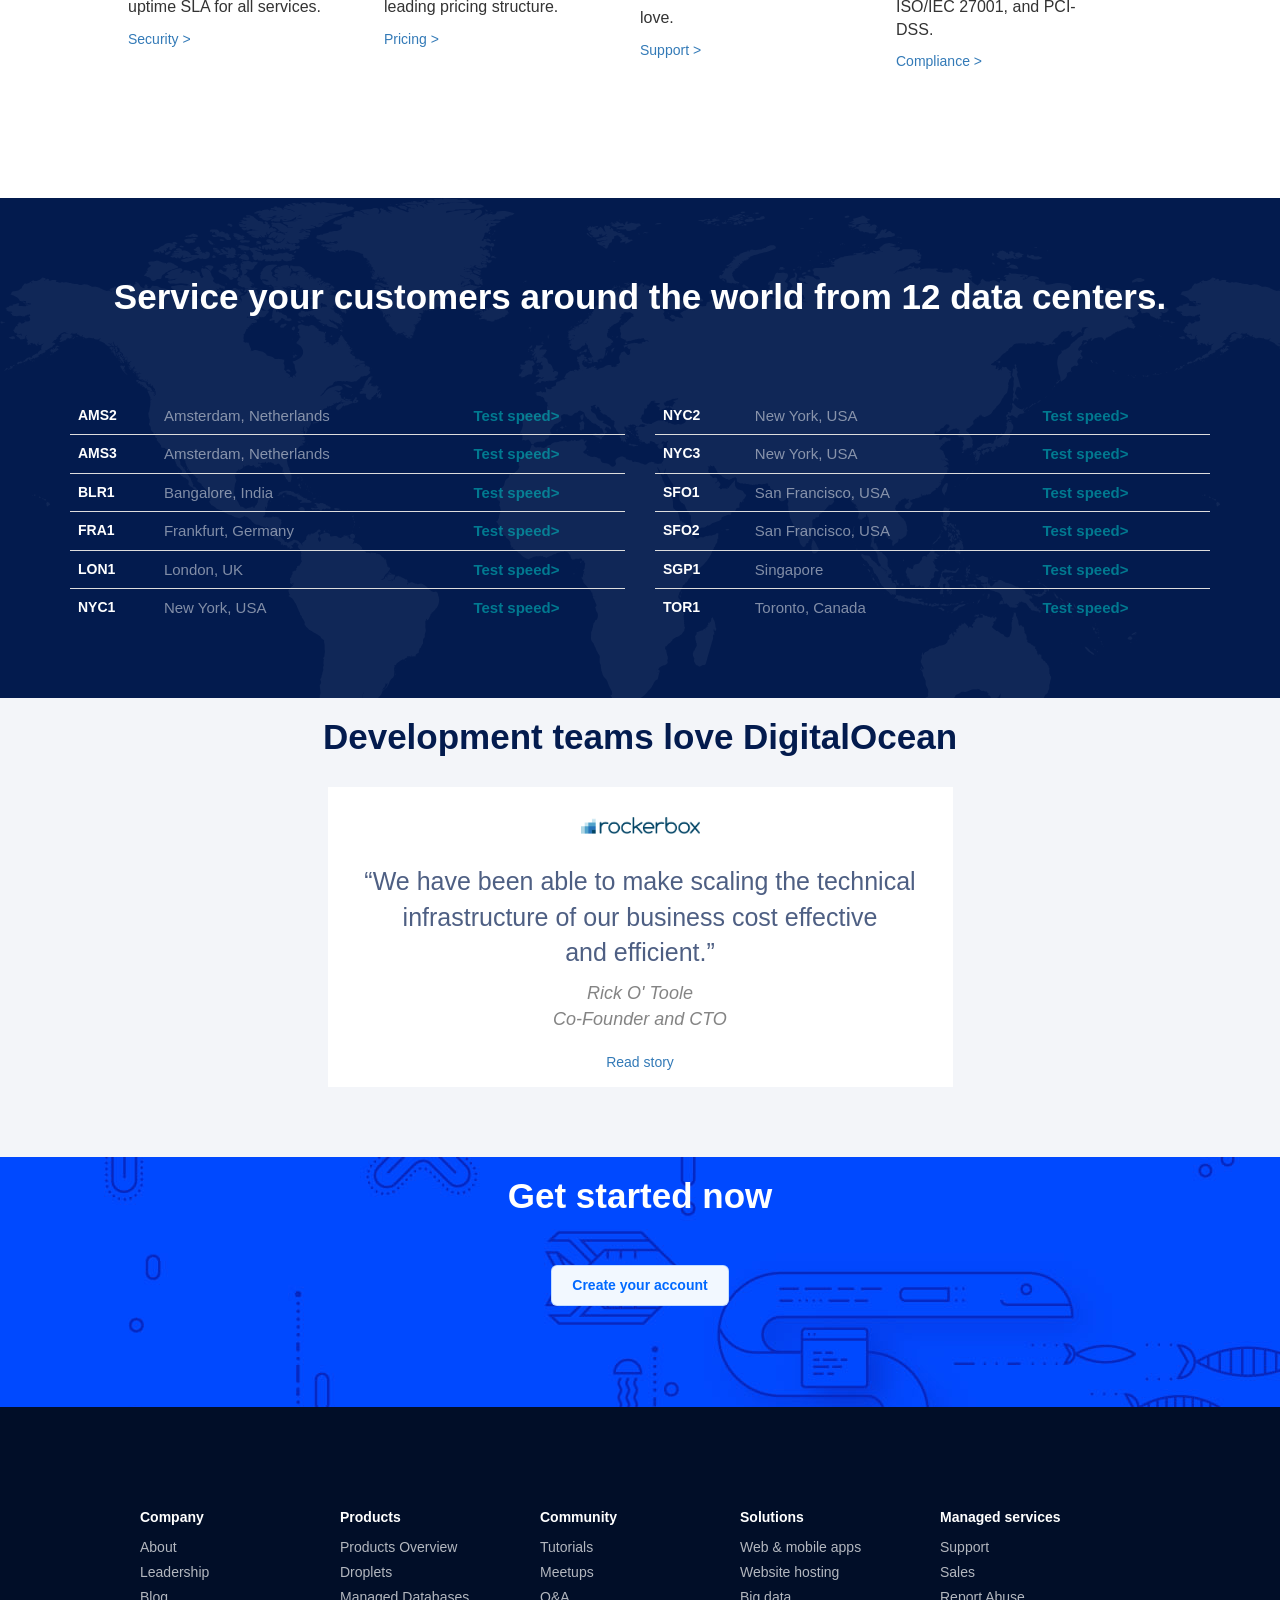
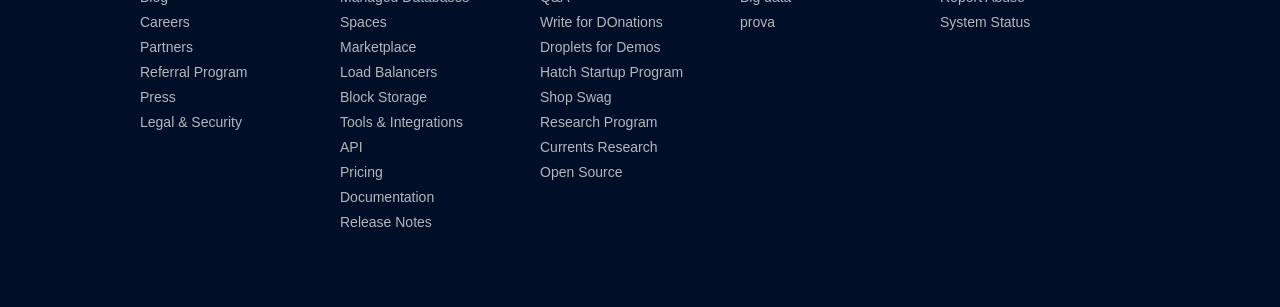
==== commit 1002f69d: "create first part of footer(with flex)" ====
--- a/index.html
+++ b/index.html
@@ -507,11 +507,80 @@
     <!-- /container-fluid con div centrale  -->
 
     <!-- footer -->
-    <div class="container-fluid my_style-footer">
+    <div class="container-fluid my_style-footer" style="background:#010E28;">
       <div class="row">
         <div class="col-xs-12">
-          <div class="container">
-            <div class="row my_style-border-bott">
+          <div class="my_flex-footer-global">
+            <div class="flexy_footer">
+              <ul>
+                <li>Company</li>
+                <li>About</li>
+                <li>Leadership</li>
+                <li>Blog</li>
+                <li>Careers</li>
+                <li>Partners</li>
+                <li>Referral Program</li>
+                <li>Press</li>
+                <li>Legal & Security</li>
+              </ul>
+
+            </div>
+            <div class="flexy_footer">
+              <ul>
+                <li>Products</li>
+                <li>Products Overview</li>
+                <li>Droplets</li>
+                <li>Managed Databases</li>
+                <li>Spaces</li>
+                <li>Marketplace</li>
+                <li>Load Balancers</li>
+                <li>Block Storage</li>
+                <li>Tools & Integrations</li>
+                <li>API</li>
+                <li>Pricing</li>
+                <li>Documentation</li>
+                <li>Release Notes</li>
+              </ul>
+
+            </div>
+            <div class="flexy_footer">
+              <ul>
+                <li>Community</li>
+                <li>Tutorials</li>
+                <li>Meetups</li>
+                <li>Q&A</li>
+                <li>Write for DOnations</li>
+                <li>Droplets for Demos</li>
+                <li>Hatch Startup Program</li>
+                <li>Shop Swag</li>
+                <li>Research Program</li>
+                <li>Currents Research</li>
+                <li>Open Source</li>
+              </ul>
+
+            </div>
+            <div class="flexy_footer">
+              <ul>
+                <li>Solutions</li>
+                <li>Web & mobile apps</li>
+                <li>Website hosting</li>
+                <li>Big data</li>
+                <li>prova</li>
+              </ul>
+
+            </div>
+            <div class="flexy_footer">
+              <ul>
+                <li>Managed services</li>
+                <li>Support</li>
+                <li>Sales</li>
+                <li>Report Abuse</li>
+                <li>System Status</li>
+              </ul>
+
+            </div>
+
+            <!-- <div class="row my_style-border-bott">
               <div class="col-md-offset-1 col-md-2 col-xs-6">
                 <ul class="my_style-litem">
                   <li>Company</li>
@@ -589,7 +658,7 @@
                   <li><a href="#"><i class="fab fa-linkedin"></i></a></li>
                 </ul>
               </div>
-            </div>
+            </div> -->
           </div>
         </div>
       </div>
--- a/css/style.css
+++ b/css/style.css
@@ -532,10 +532,11 @@
 /* quarta sezione */
 .my_flex-container-global{
   display:flex;
-  width:100%;
+  width:80%;
   min-height: 600px;
   justify-content: center;
   flex-direction: column;
+  margin:auto;
 }
 
 .my_div-title{
@@ -546,7 +547,6 @@
 }
 
 .my_div-colonne{
-  padding-left: 150px;
   width: 100%;
   display:flex;
   align-items: center;
@@ -682,7 +682,44 @@
 }
 
 /* footer */
-.my_style-footer{
+
+.container-fluid.my_style-footer{
+  min-height: 500px;
+}
+
+.my_flex-footer-global{
+  display:flex;
+  justify-content: center;
+  align-items: baseline;
+  background: #010E28;
+  color:white;
+  margin: auto;
+  width: 80%;
+  margin-top: 100px;
+  flex-wrap: wrap;
+}
+
+.flexy_footer{
+  width: calc(100% / 5);
+}
+
+.my_flex-footer-global ul{
+  padding:0;
+}
+
+.my_flex-footer-global  li:first-child{
+  margin-bottom: 10px;
+  font-weight: bold;
+}
+.my_flex-footer-global  li:not(:first-child){
+  opacity:.7;
+  margin-bottom: 5px;
+}
+
+
+
+
+/* .my_style-footer{
   background: #010E28;
   color:white;
   padding-top: 70px;
@@ -730,7 +767,7 @@
 .my_style-copyright p{
   opacity:.7;
   font-size: 18px;
-}
+} */
 
 /* media query */
 @media screen and (max-width:1199px){
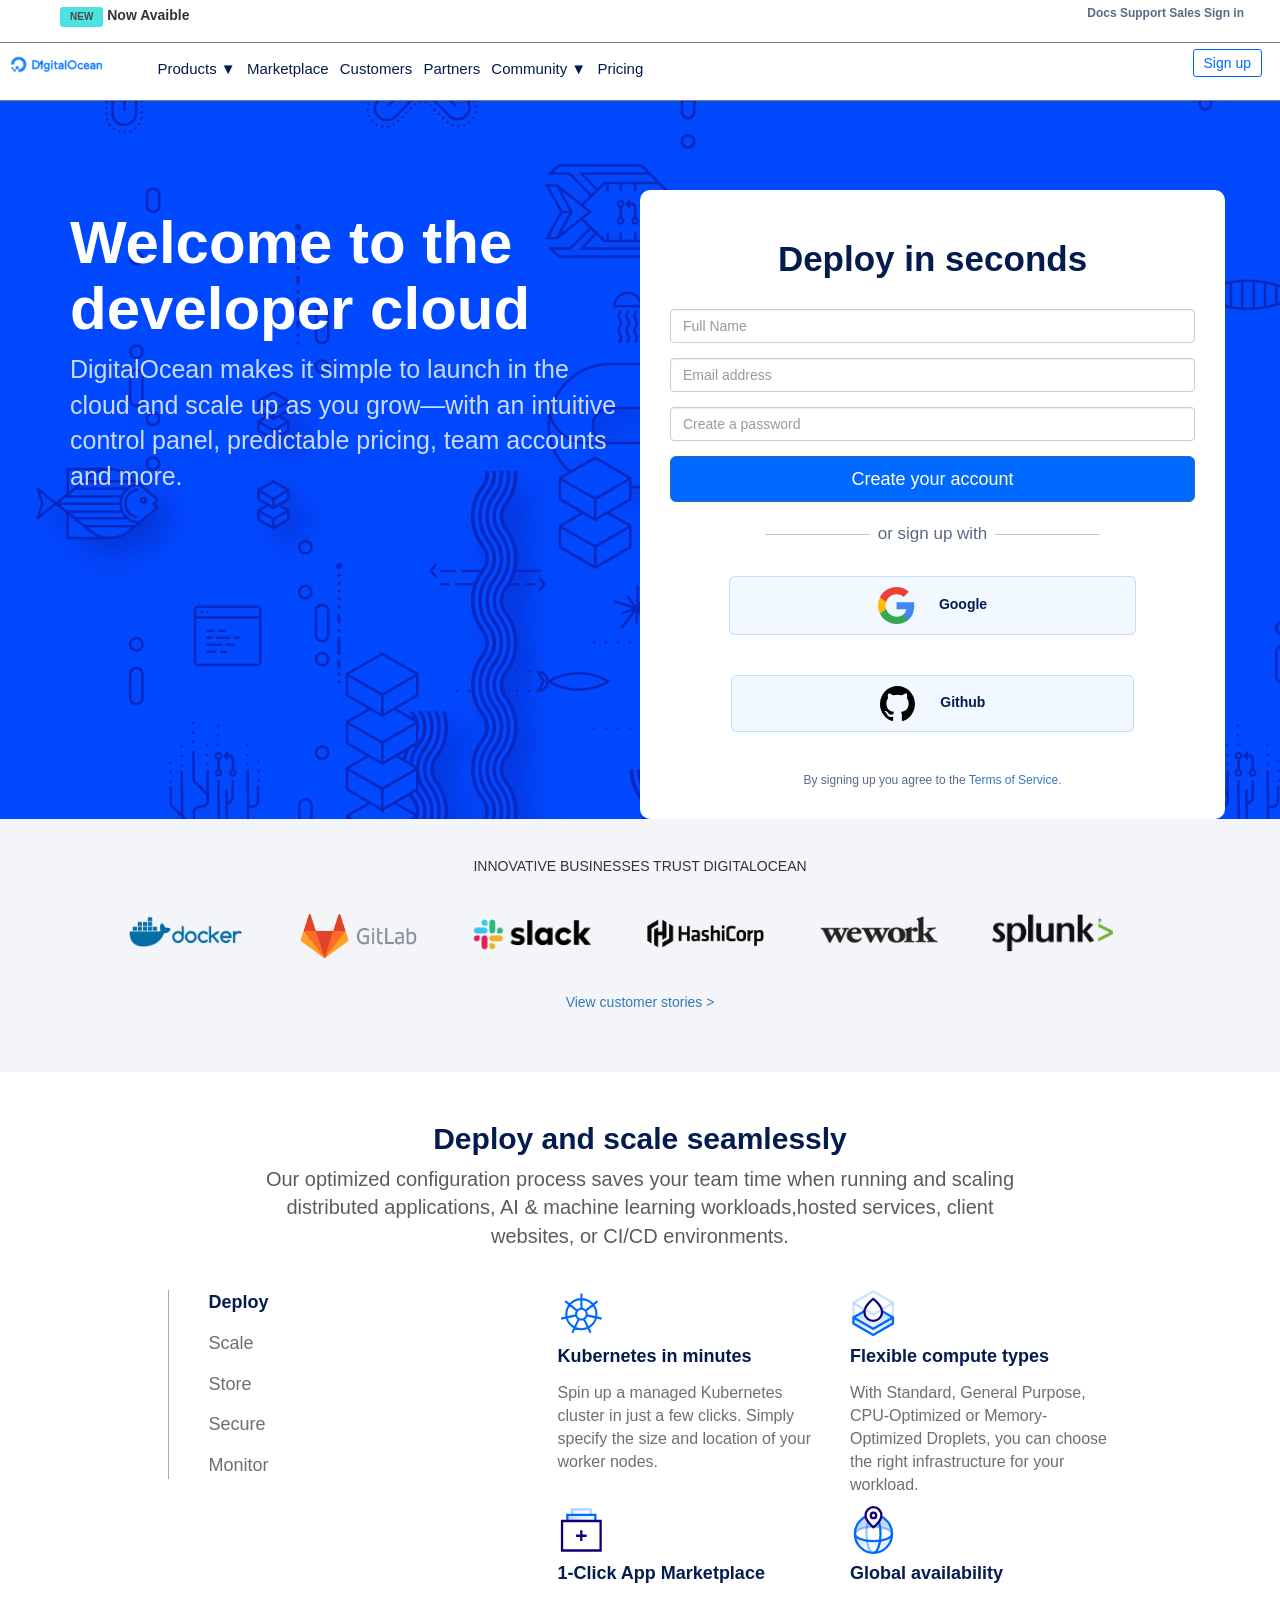
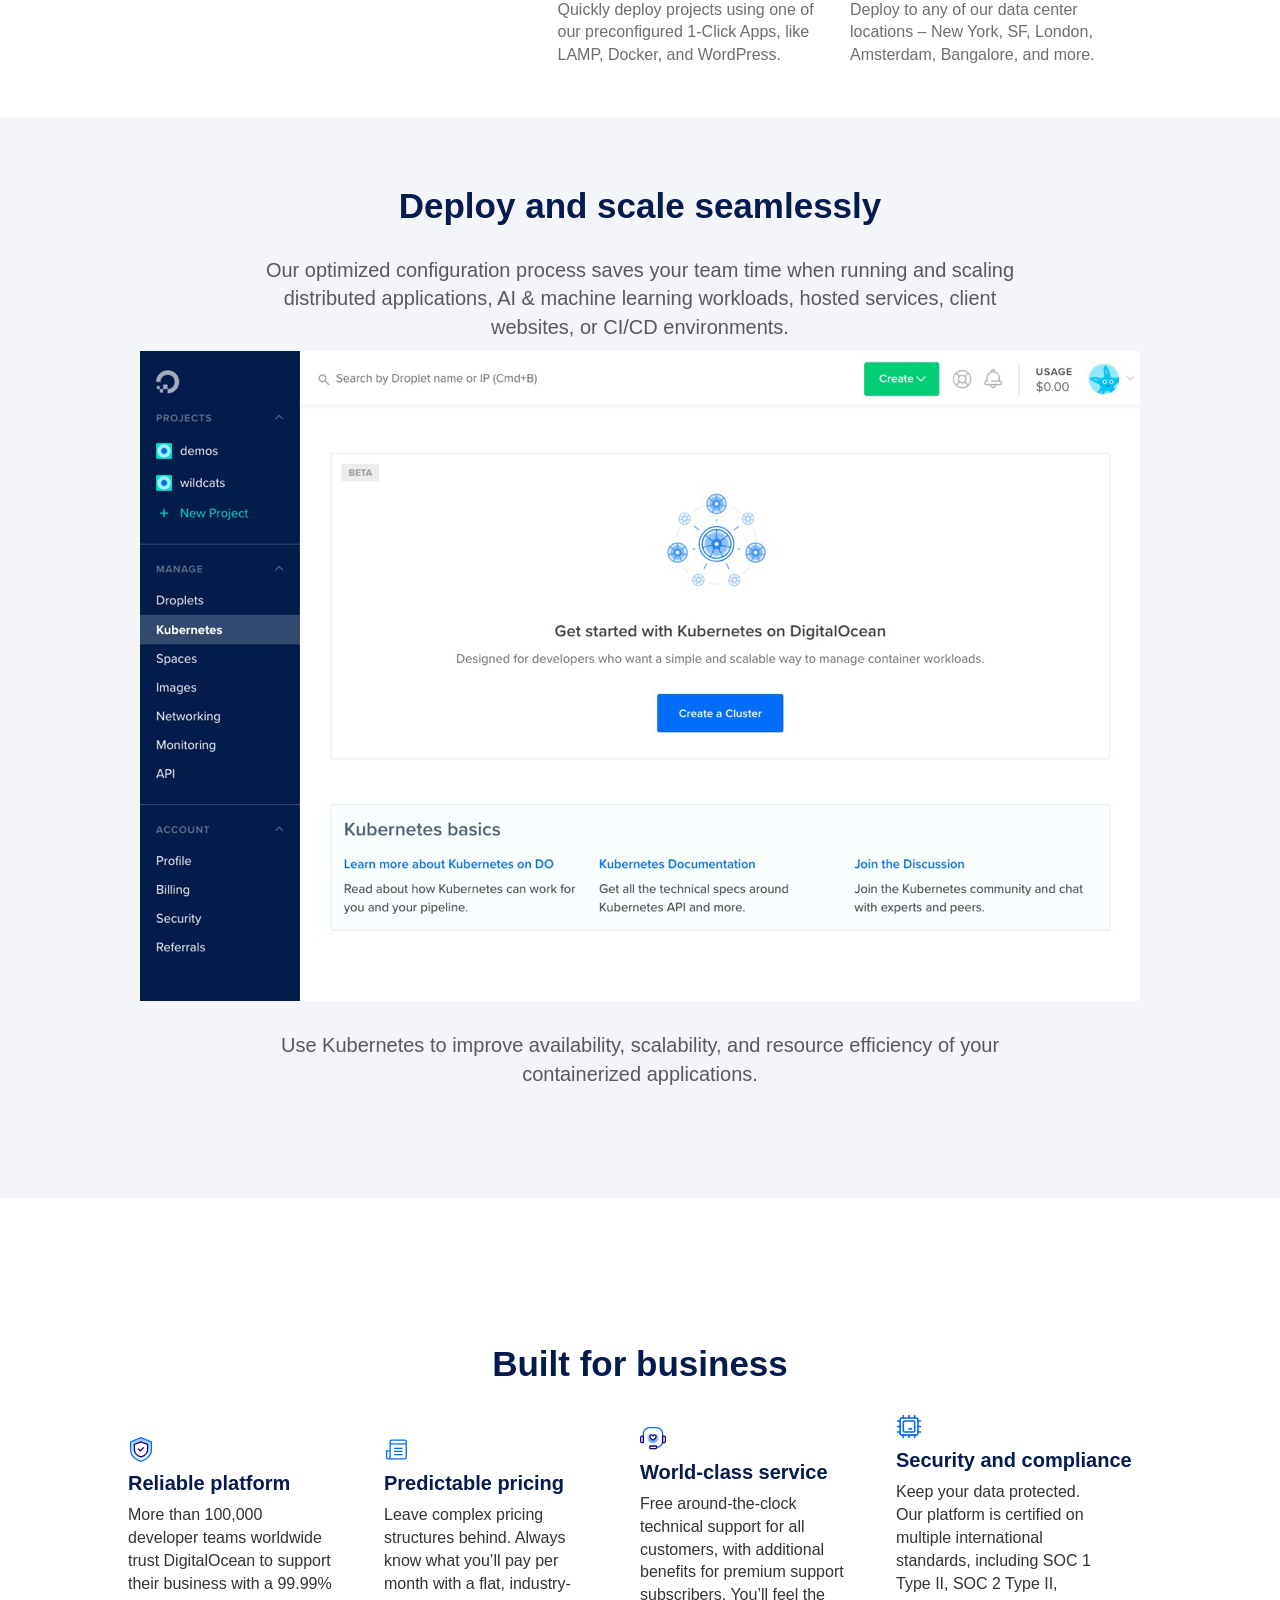
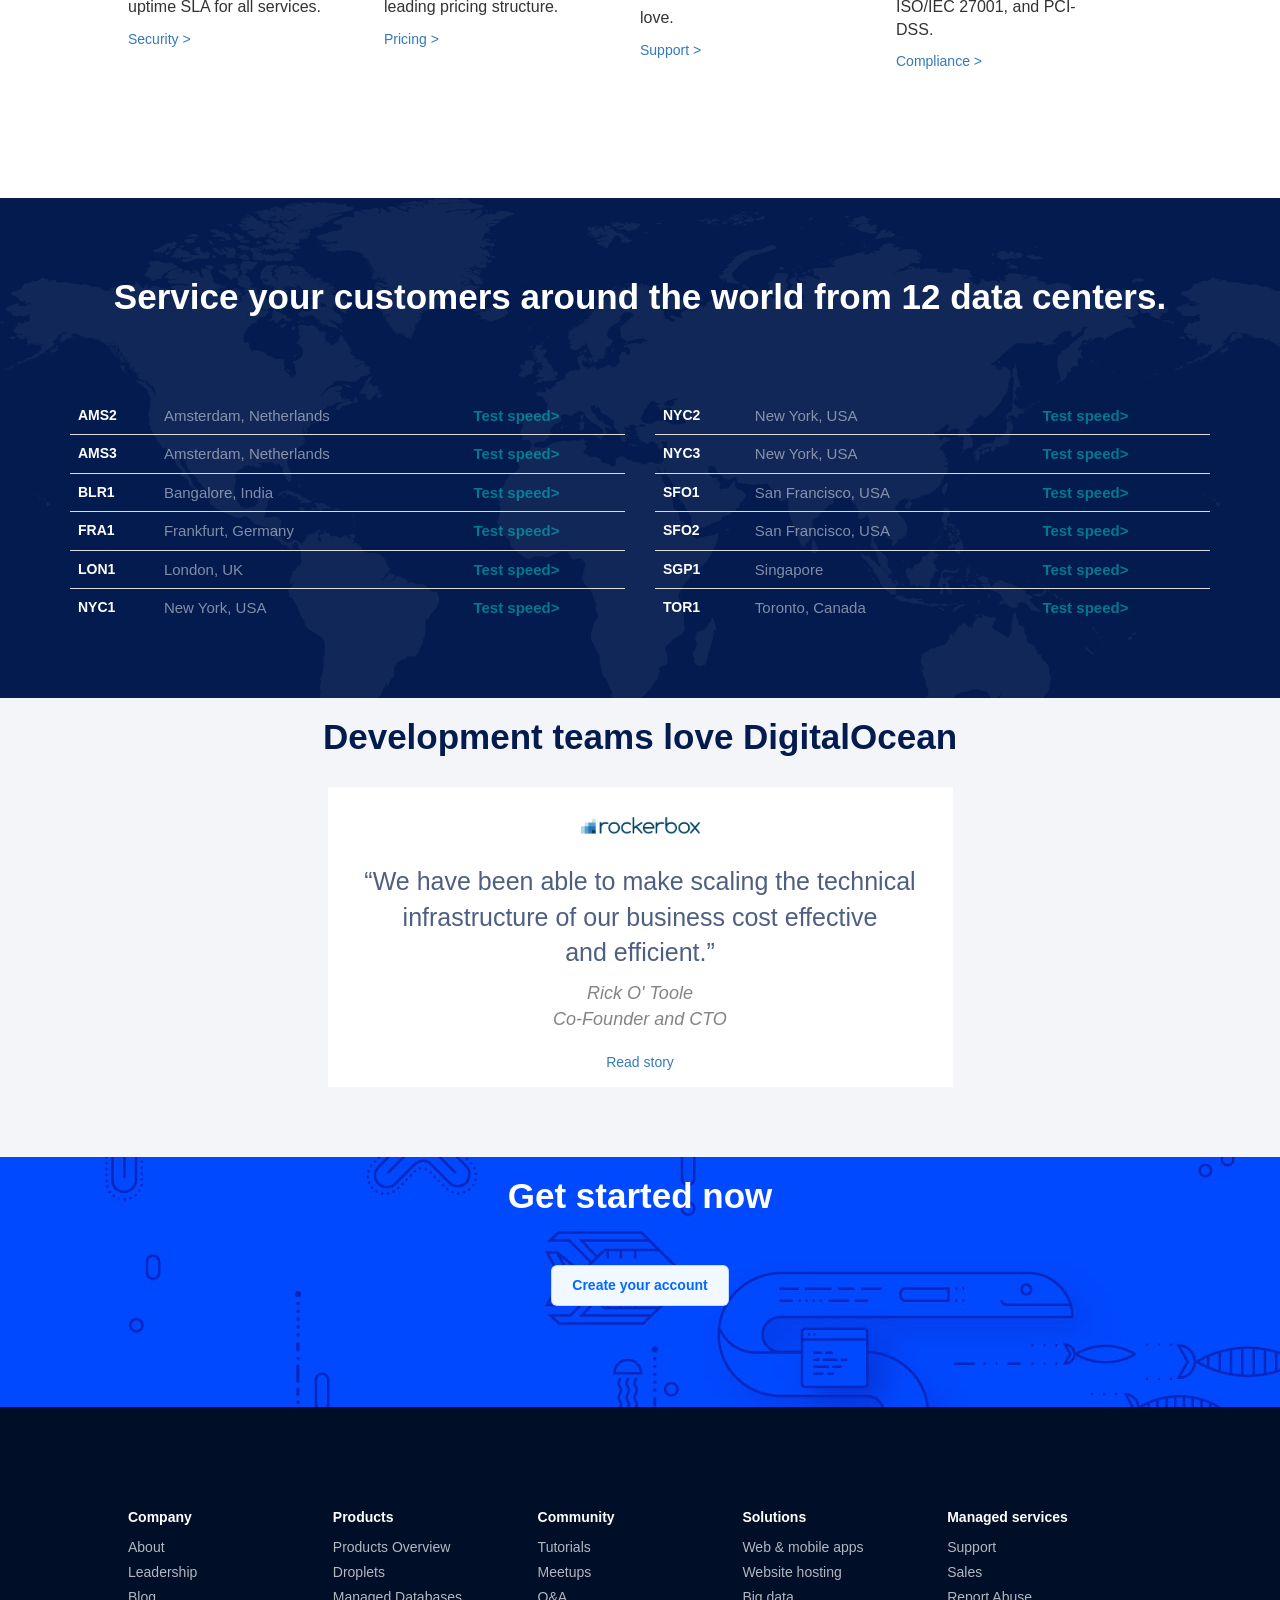
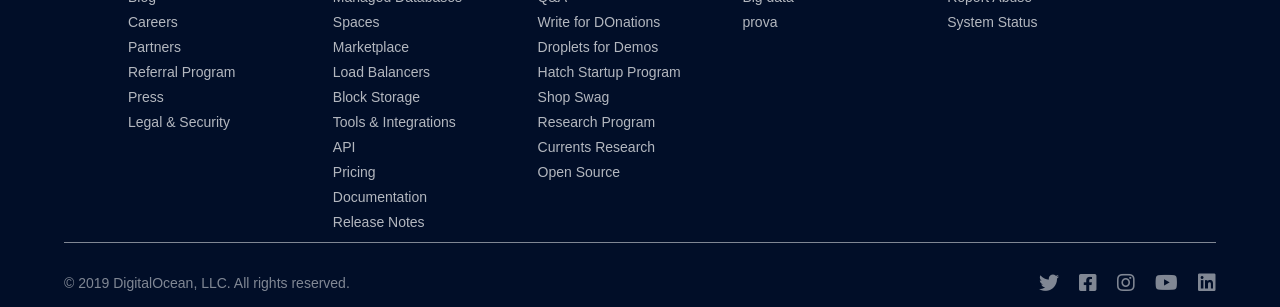
==== commit bb3bcce4: "finish footer with flex(responsive)" ====
--- a/index.html
+++ b/index.html
@@ -509,7 +509,7 @@
     <!-- footer -->
     <div class="container-fluid my_style-footer" style="background:#010E28;">
       <div class="row">
-        <div class="col-xs-12">
+
           <div class="my_flex-footer-global">
             <div class="flexy_footer">
               <ul>
@@ -523,7 +523,6 @@
                 <li>Press</li>
                 <li>Legal & Security</li>
               </ul>
-
             </div>
             <div class="flexy_footer">
               <ul>
@@ -541,7 +540,6 @@
                 <li>Documentation</li>
                 <li>Release Notes</li>
               </ul>
-
             </div>
             <div class="flexy_footer">
               <ul>
@@ -557,7 +555,6 @@
                 <li>Currents Research</li>
                 <li>Open Source</li>
               </ul>
-
             </div>
             <div class="flexy_footer">
               <ul>
@@ -567,7 +564,6 @@
                 <li>Big data</li>
                 <li>prova</li>
               </ul>
-
             </div>
             <div class="flexy_footer">
               <ul>
@@ -577,8 +573,9 @@
                 <li>Report Abuse</li>
                 <li>System Status</li>
               </ul>
-
-            </div>
+            </div>
+            </div>
+
 
             <!-- <div class="row my_style-border-bott">
               <div class="col-md-offset-1 col-md-2 col-xs-6">
@@ -659,7 +656,21 @@
                 </ul>
               </div>
             </div> -->
-          </div>
+
+
+        <div class="footer_bottom-flex">
+          <div class="logo_footer-flex">
+            <p style="color:hsla(0,0%,100%,.5);">© 2019 DigitalOcean, LLC. All rights reserved.</p>
+          </div>
+            <ul class="social_flex">
+              <li><a href="#"><i class="fab fa-twitter"></i></a></li>
+              <li><a href="#"><i class="fab fa-facebook-square"></i></a></li>
+              <li><a href="#"><i class="fab fa-instagram"></i></a></li>
+              <li><a href="#"><i class="fab fa-youtube"></i></a></li>
+              <li><a href="#"><i class="fab fa-linkedin"></i></a></li>
+            </ul>
+
+
         </div>
       </div>
     </div>
--- a/css/style.css
+++ b/css/style.css
@@ -707,7 +707,7 @@
   padding:0;
 }
 
-.my_flex-footer-global  li:first-child{
+.my_flex-footer-global li:first-child{
   margin-bottom: 10px;
   font-weight: bold;
 }
@@ -715,6 +715,35 @@
   opacity:.7;
   margin-bottom: 5px;
 }
+
+.footer_bottom-flex{
+  width: 90%;
+  border-top:1px solid hsla(0,0%,100%,.5);
+  margin:auto;
+  display: flex;
+  justify-content: space-between;
+  padding-top: 30px;
+}
+
+.social_flex{
+  display: flex;
+  justify-content: center;
+}
+
+ ul.social_flex li a{
+  color: hsla(0,0%,100%,.5);
+  text-decoration: none;
+}
+
+ ul.social_flex li a i{
+  font-size: 20px;
+  margin-left: 20px;
+}
+
+/* .logo_footer-flex,
+.social_flex{
+ width: calc(100% / 2);
+} */
 
 
 
@@ -814,8 +843,6 @@
     width: 100%;
   }
 
-
-
   /* quarta sezione */
   .my_style-section4 img{
     max-width: 12%;
@@ -824,4 +851,14 @@
   .my_style-section2 img {
     width: 10%;
   }
-}
+
+  /* footer */
+  .my_flex-footer-global{
+    justify-content: flex-start;
+  }
+
+  .flexy_footer{
+    width: calc(100% / 2);
+    padding-top: 50px;
+  }
+}
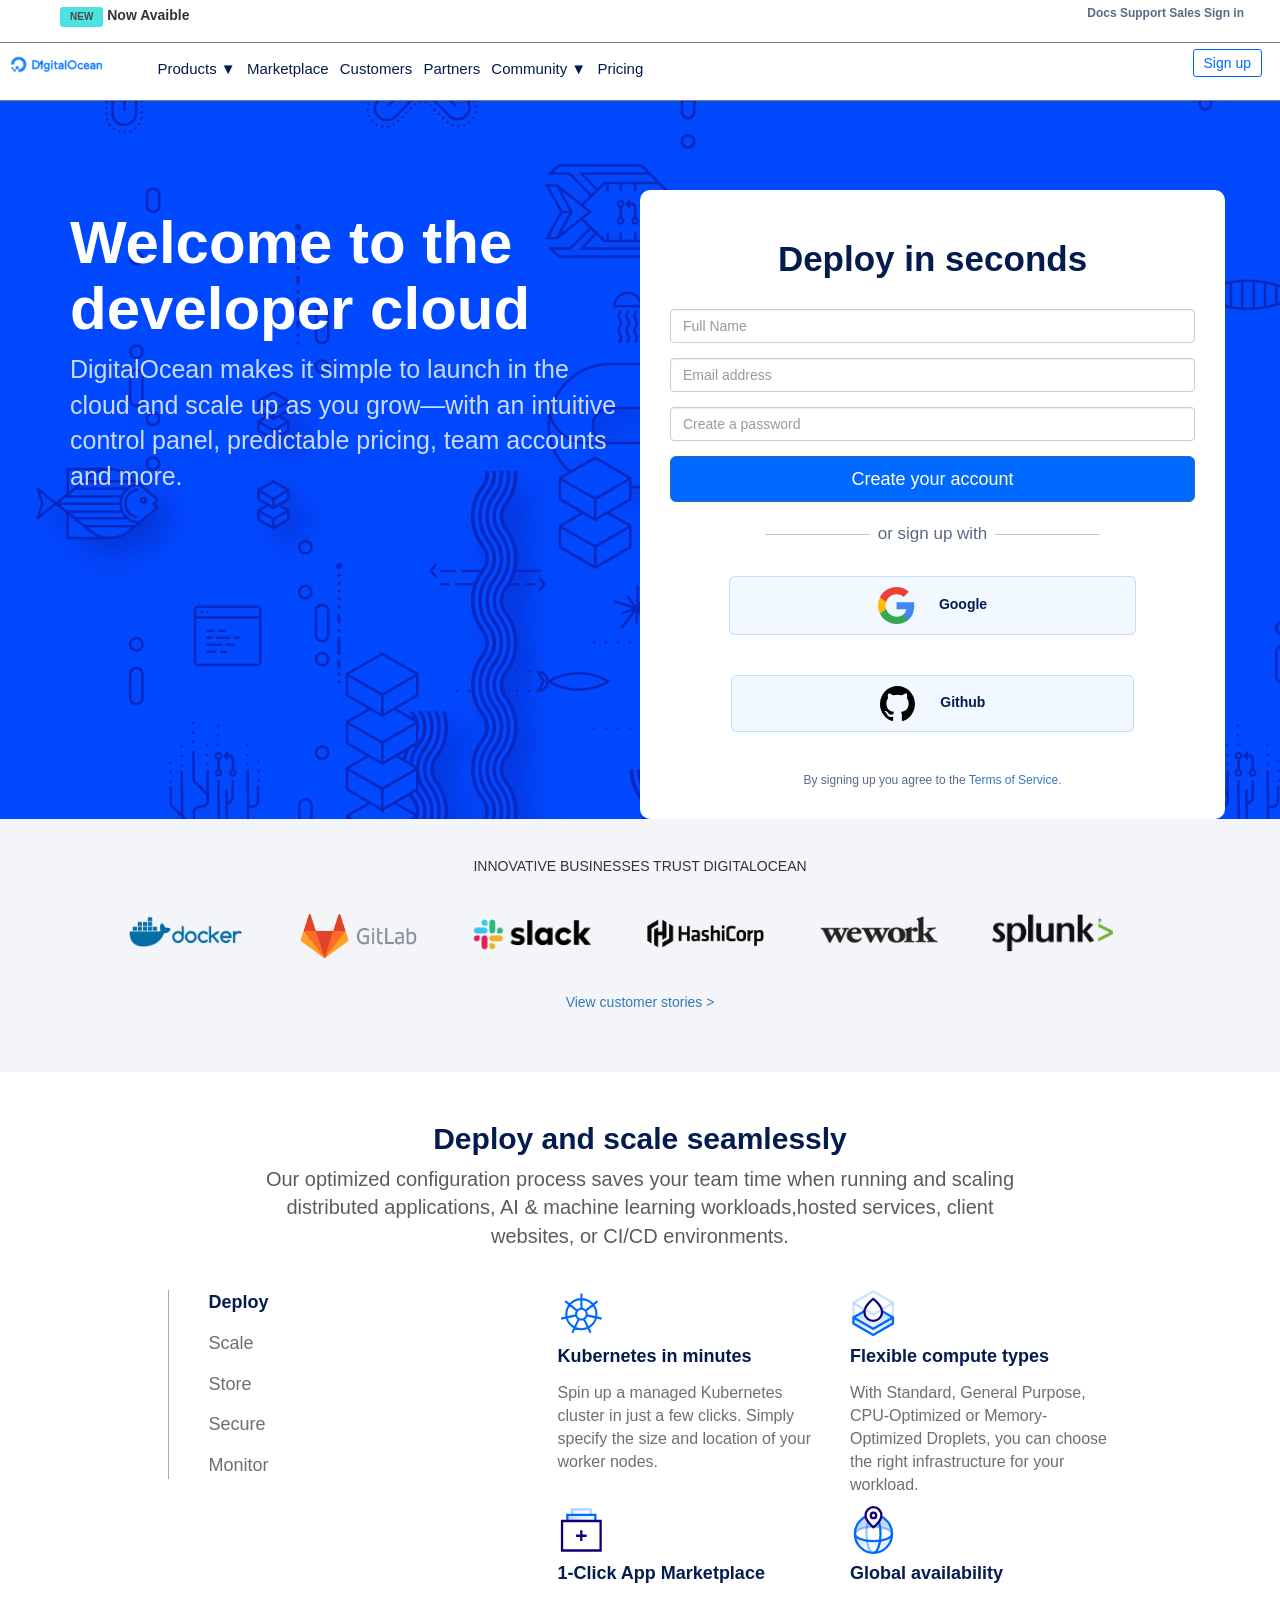
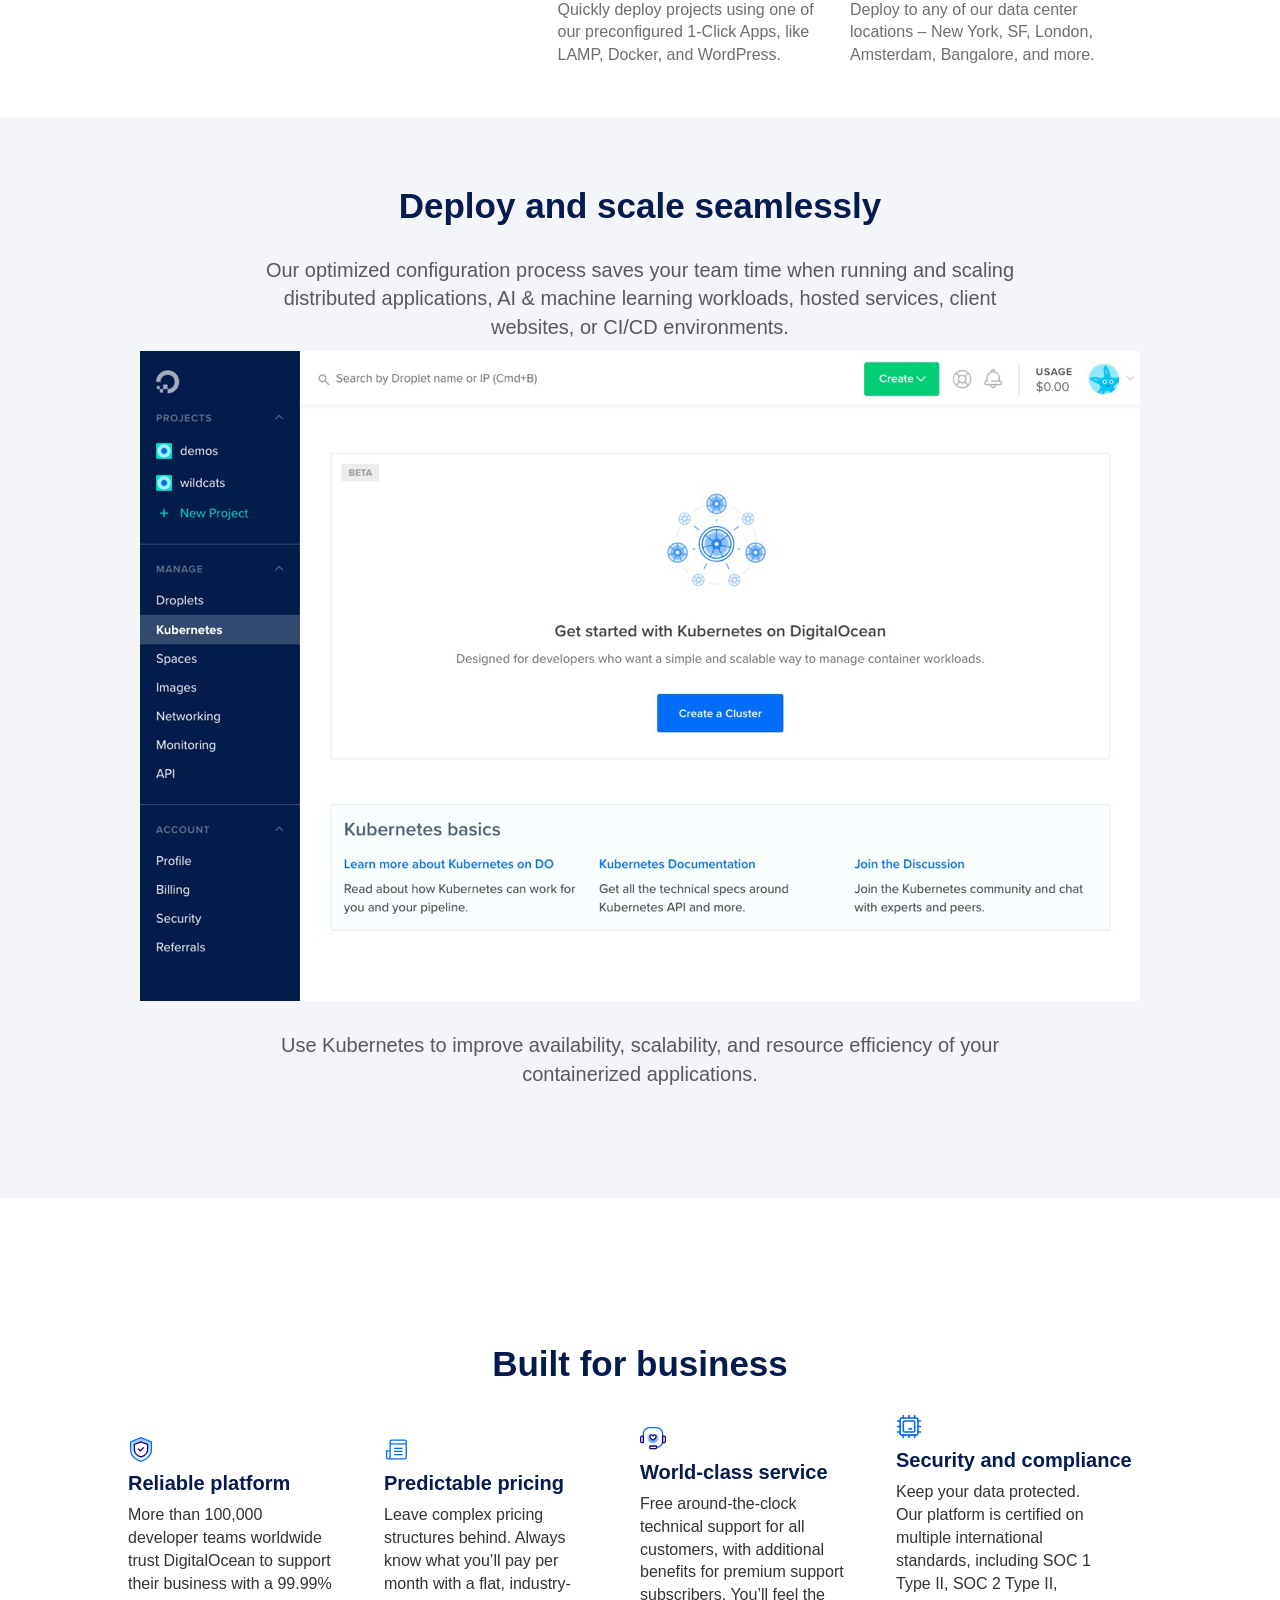
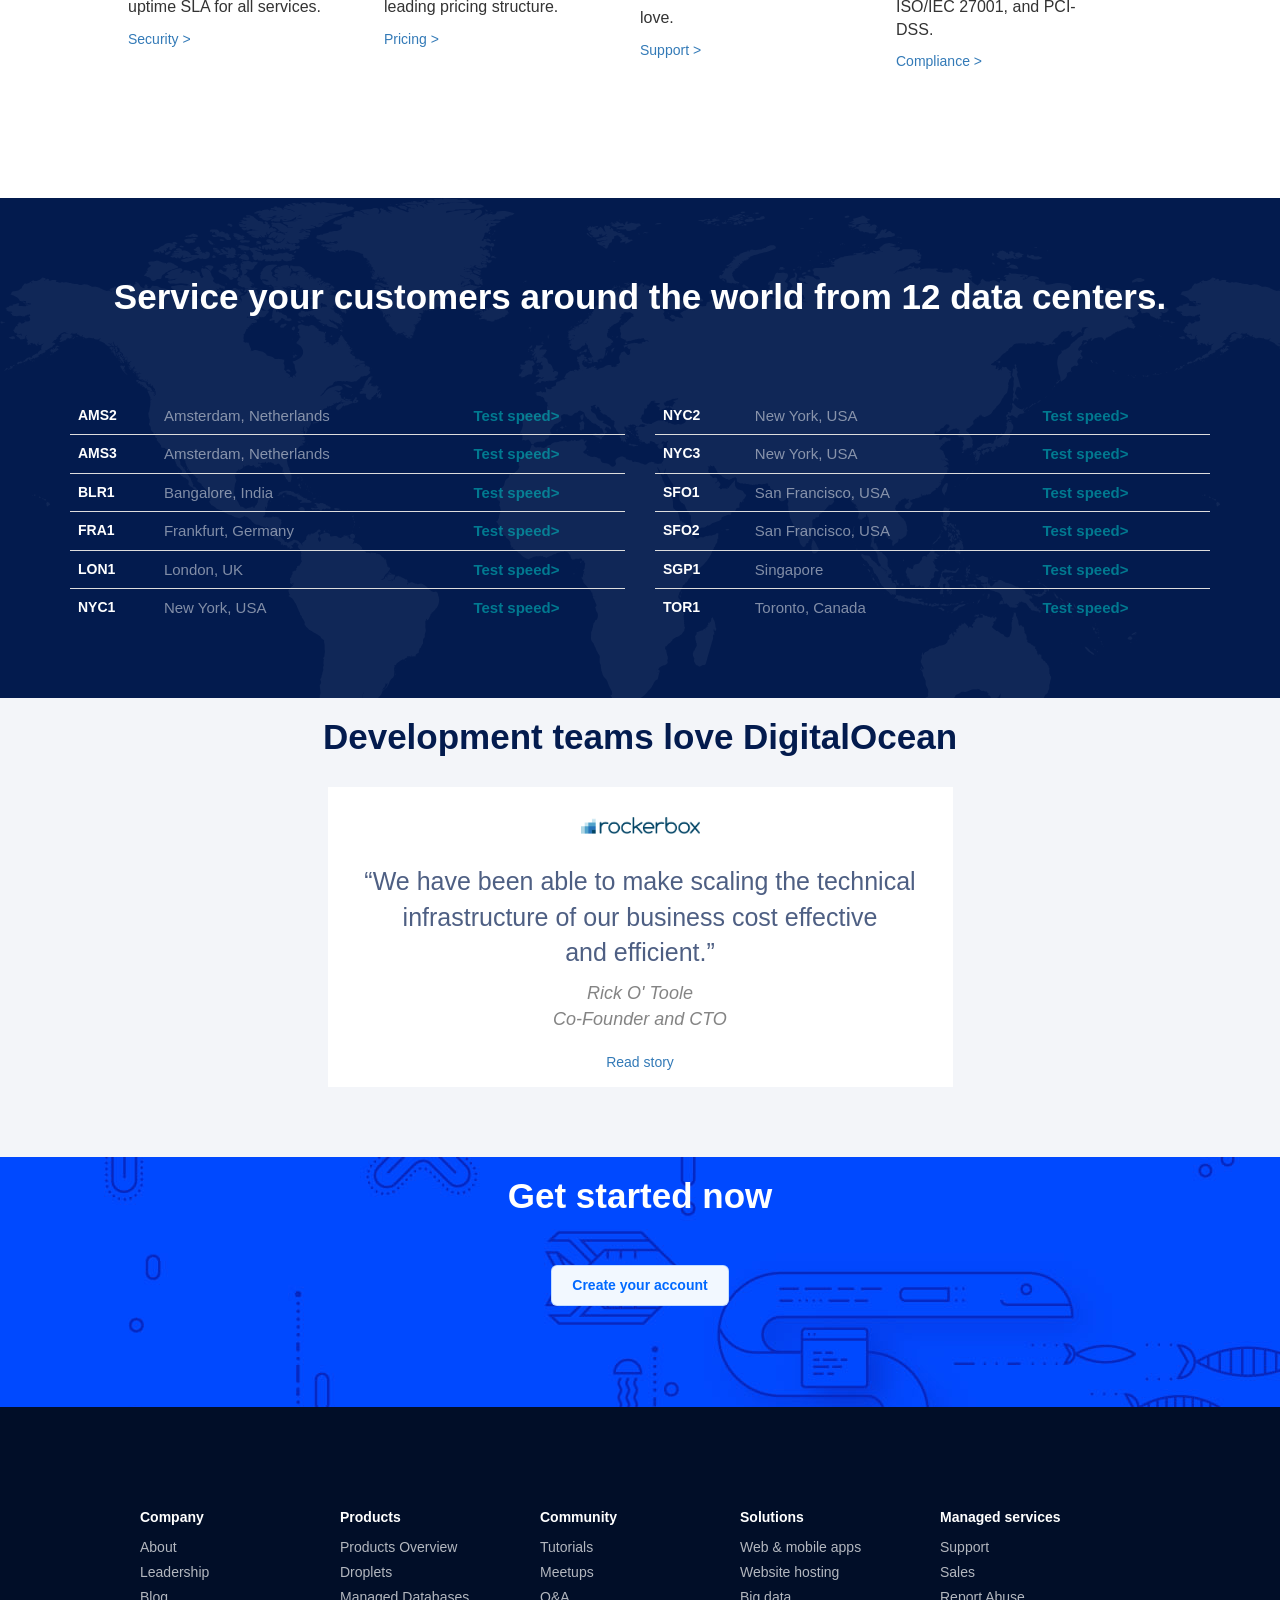
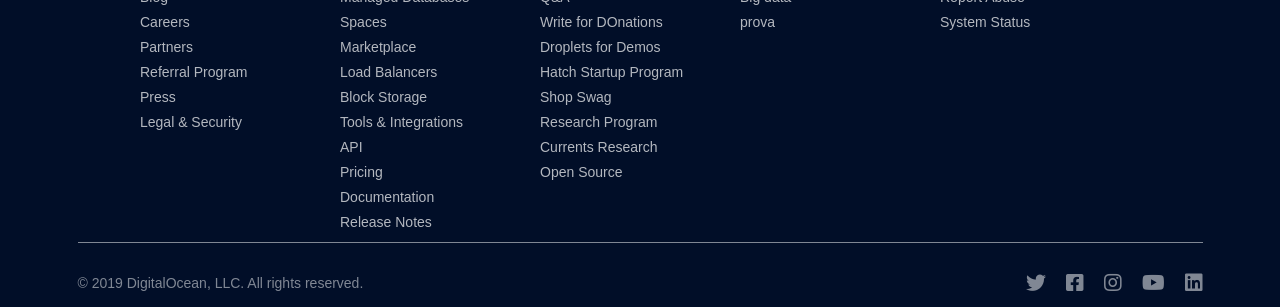
==== commit 32b84311: "clean code" ====
--- a/index.html
+++ b/index.html
@@ -300,6 +300,7 @@
     </div>
     <!--/ blocco enorme con tutto al centro anche da smartphone  -->
 
+    <!-- blocco diviso in 4 in lg e in 2 da tablet  -->
     <div class="my_flex-container-global">
       <div class="my_div-title ">
         <h3 style="color:#031B4E">Built for business</h3>
@@ -310,70 +311,30 @@
           <h6 style="color:#031B4E">Reliable platform</h6>
           <p>More than 100,000 developer teams worldwide trust DigitalOcean to support their business with a 99.99% uptime SLA for all services.</p>
           <a href="#">Security ></a>
-
         </div>
         <div class="my_flexy ">
           <img src="img/svg11.svg" alt="">
           <h6 style="color:#031B4E">Predictable pricing</h6>
           <p>Leave complex pricing structures behind. Always know what you’ll pay per month with a flat, industry-leading pricing structure. </p>
           <a href="#">Pricing ></a>
-
         </div>
         <div class="my_flexy ">
           <img src="img/svg52.svg" alt="">
           <h6 style="color:#031B4E">World-class service</h6>
           <p>Free around-the-clock technical support for all customers, with additional benefits for premium support subscribers. You’ll feel the love.</p>
           <a href="#">Support ></a>
-
         </div>
         <div class="my_flexy ">
           <img src="img/svg18.svg" alt="">
           <h6 style="color:#031B4E">Security and compliance</h6>
           <p>Keep your data protected. Our platform is certified on multiple international standards, including SOC 1 Type II, SOC 2 Type II, ISO/IEC 27001, and PCI-DSS. </p>
           <a href="#">Compliance ></a>
-
-        </div>
-
-      </div>
-
-    </div>
-
-    <!-- blocco diviso in 4 in lg e in 2 da tablet  -->
-    <!-- <div class="container-fluid my_style-section4">
-      <div class="row">
-        <div class="col-xs-12">
-          <h3 style="color:#031B4E">Built for business</h3>
-          <div class="container">
-            <div class="row my_style-text my_style-margin">
-              <div class="col-xs-12 col-sm-6 col-md-3">
-                <img src="img/svg50.svg" alt="">
-                <h6>Reliable platform</h6>
-                <p>More than 100,000 developer teams worldwide trust DigitalOcean to support their business with a 99.99% uptime SLA for all services.</p>
-                <a href="#">Security ></a>
-              </div>
-              <div class="col-xs-12 col-sm-6 col-md-3">
-                <img src="img/svg11.svg" alt="">
-                <h6>Predictable pricing</h6>
-                <p>Leave complex pricing structures behind. Always know what you’ll pay per month with a flat, industry-leading pricing structure. </p>
-                <a href="#">Pricing ></a>
-              </div>
-              <div class="col-xs-12 col-sm-6 col-md-3">
-                <img src="img/svg52.svg" alt="">
-                <h6>World-class service</h6>
-                <p>Free around-the-clock technical support for all customers, with additional benefits for premium support subscribers. You’ll feel the love.</p>
-                <a href="#">Support ></a>
-              </div>
-              <div class="col-xs-12 col-sm-6 col-md-3">
-                <img src="img/svg18.svg" alt="">
-                <h6>Security and compliance</h6>
-                <p>Keep your data protected. Our platform is certified on multiple international standards, including SOC 1 Type II, SOC 2 Type II, ISO/IEC 27001, and PCI-DSS. </p>
-                <a href="#">Compliance ></a>
-              </div>
-            </div>
-          </div>
-        </div>
-      </div>
-    </div> -->
+        </div>
+      </div>
+    </div>
+
+
+
     <!-- /blocco diviso in 4 in lg e in 2 da tablet  -->
 
     <!-- blocco enorme titolo al centro e table -->
@@ -509,8 +470,8 @@
     <!-- footer -->
     <div class="container-fluid my_style-footer" style="background:#010E28;">
       <div class="row">
-
-          <div class="my_flex-footer-global">
+        <div class="col-xs-12">
+        <div class="my_flex-footer-global">
             <div class="flexy_footer">
               <ul>
                 <li>Company</li>
@@ -574,94 +535,11 @@
                 <li>System Status</li>
               </ul>
             </div>
-            </div>
-
-
-            <!-- <div class="row my_style-border-bott">
-              <div class="col-md-offset-1 col-md-2 col-xs-6">
-                <ul class="my_style-litem">
-                  <li>Company</li>
-                  <li>About</li>
-                  <li>Leadership</li>
-                  <li>Blog</li>
-                  <li>Careers</li>
-                  <li>Partners</li>
-                  <li>Referral Program</li>
-                  <li>Press</li>
-                  <li>Legal & Security</li>
-                </ul>
-              </div>
-              <div class="col-md-2 col-xs-6">
-                <ul class="my_style-litem">
-                  <li>Products</li>
-                  <li>Products Overview</li>
-                  <li>Droplets</li>
-                  <li>Managed Databases</li>
-                  <li>Spaces</li>
-                  <li>Marketplace</li>
-                  <li>Load Balancers</li>
-                  <li>Block Storage</li>
-                  <li>Tools & Integrations</li>
-                  <li>API</li>
-                  <li>Pricing</li>
-                  <li>Documentation</li>
-                  <li>Release Notes</li>
-                </ul>
-              </div>
-              <div class="col-md-2 col-xs-6">
-                <ul class="my_style-litem">
-                  <li>Community</li>
-                  <li>Tutorials</li>
-                  <li>Meetups</li>
-                  <li>Q&A</li>
-                  <li>Write for DOnations</li>
-                  <li>Droplets for Demos</li>
-                  <li>Hatch Startup Program</li>
-                  <li>Shop Swag</li>
-                  <li>Research Program</li>
-                  <li>Currents Research</li>
-                  <li>Open Source</li>
-                </ul>
-              </div>
-              <div class="col-md-2 col-xs-6">
-                <ul class="my_style-litem">
-                  <li>Solutions</li>
-                  <li>Web & mobile apps</li>
-                  <li>Website hosting</li>
-                  <li>Big data</li>
-                  <li>prova</li>
-                </ul>
-              </div>
-              <div class="col-md-2 col-xs-6">
-                <ul class="my_style-litem">
-                  <li>Managed services</li>
-                  <li>Support</li>
-                  <li>Sales</li>
-                  <li>Report Abuse</li>
-                  <li>System Status</li>
-                </ul>
-              </div>
-            </div>
-            <div class="row my_style-copyright">
-              <div class="col-xs-12 col-lg-6">
-                <p>© 2019 DigitalOcean, LLC. All rights reserved.</p>
-              </div>
-              <div class="col-xs-offset-6 col-xs-6 col-lg-offset-3 col-lg-3">
-                <ul class="social">
-                  <li><a href="#"><i class="fab fa-twitter"></i></a></li>
-                  <li><a href="#"><i class="fab fa-facebook-square"></i></a></li>
-                  <li><a href="#"><i class="fab fa-instagram"></i></a></li>
-                  <li><a href="#"><i class="fab fa-youtube"></i></a></li>
-                  <li><a href="#"><i class="fab fa-linkedin"></i></a></li>
-                </ul>
-              </div>
-            </div> -->
-
-
-        <div class="footer_bottom-flex">
-          <div class="logo_footer-flex">
-            <p style="color:hsla(0,0%,100%,.5);">© 2019 DigitalOcean, LLC. All rights reserved.</p>
-          </div>
+          </div>
+          <div class="footer_bottom-flex">
+            <div class="logo_footer-flex">
+              <p style="color:hsla(0,0%,100%,.5);">© 2019 DigitalOcean, LLC. All rights reserved.</p>
+            </div>
             <ul class="social_flex">
               <li><a href="#"><i class="fab fa-twitter"></i></a></li>
               <li><a href="#"><i class="fab fa-facebook-square"></i></a></li>
@@ -669,10 +547,9 @@
               <li><a href="#"><i class="fab fa-youtube"></i></a></li>
               <li><a href="#"><i class="fab fa-linkedin"></i></a></li>
             </ul>
-
-
-        </div>
-      </div>
+          </div>
+        </div>
+       </div>
     </div>
     <!-- /footer -->
   </body>
--- a/css/style.css
+++ b/css/style.css
@@ -740,63 +740,6 @@
   margin-left: 20px;
 }
 
-/* .logo_footer-flex,
-.social_flex{
- width: calc(100% / 2);
-} */
-
-
-
-
-/* .my_style-footer{
-  background: #010E28;
-  color:white;
-  padding-top: 70px;
-}
-
-.my_style-footer .my_style-litem{
-  font-size: 15px;
-}
-
-.my_style-footer .my_style-litem li:first-child{
-  margin-bottom: 15px;
-  font-weight: bold;
-}
-
-.my_style-footer .my_style-litem li:not(:first-child){
-  opacity:.7;
-  margin-bottom: 5px;
-}
-
-.my_style-footer ul.social{
-  list-style-type: none;
-  font-size: 25px;
-}
-
-.my_style-footer ul.social li{
- display: inline-block;
- padding-right: 15px;
-}
-
-.my_style-footer ul.social li a{
-color: hsla(0,0%,100%,.5);
-text-decoration: none;
-}
-
-.my_style-border-bott{
-  border-bottom: 1px solid hsla(0,0%,100%,.5);
-  padding-bottom: 30px;
-}
-
-.my_style-copyright{
-  padding-top: 30px;
-  padding-bottom: 30px;
-}
-
-.my_style-copyright p{
-  opacity:.7;
-  font-size: 18px;
-} */
 
 /* media query */
 @media screen and (max-width:1199px){
@@ -804,11 +747,11 @@
     margin-top:0;
   }
 
-.my_style-mobile-nav img{
-  width: 100%;
-}
-
-.my_style-mobile-nav i{
+  .my_style-mobile-nav img{
+    width: 100%;
+  }
+
+  .my_style-mobile-nav i{
     font-size: 25px;
     vertical-align: middle;
     color:hsla(0,0%,100%,.5);
@@ -818,8 +761,6 @@
   .my_flexy{
     width:50%;
   }
-
-
 }
 
 @media screen and (max-width: 991px){
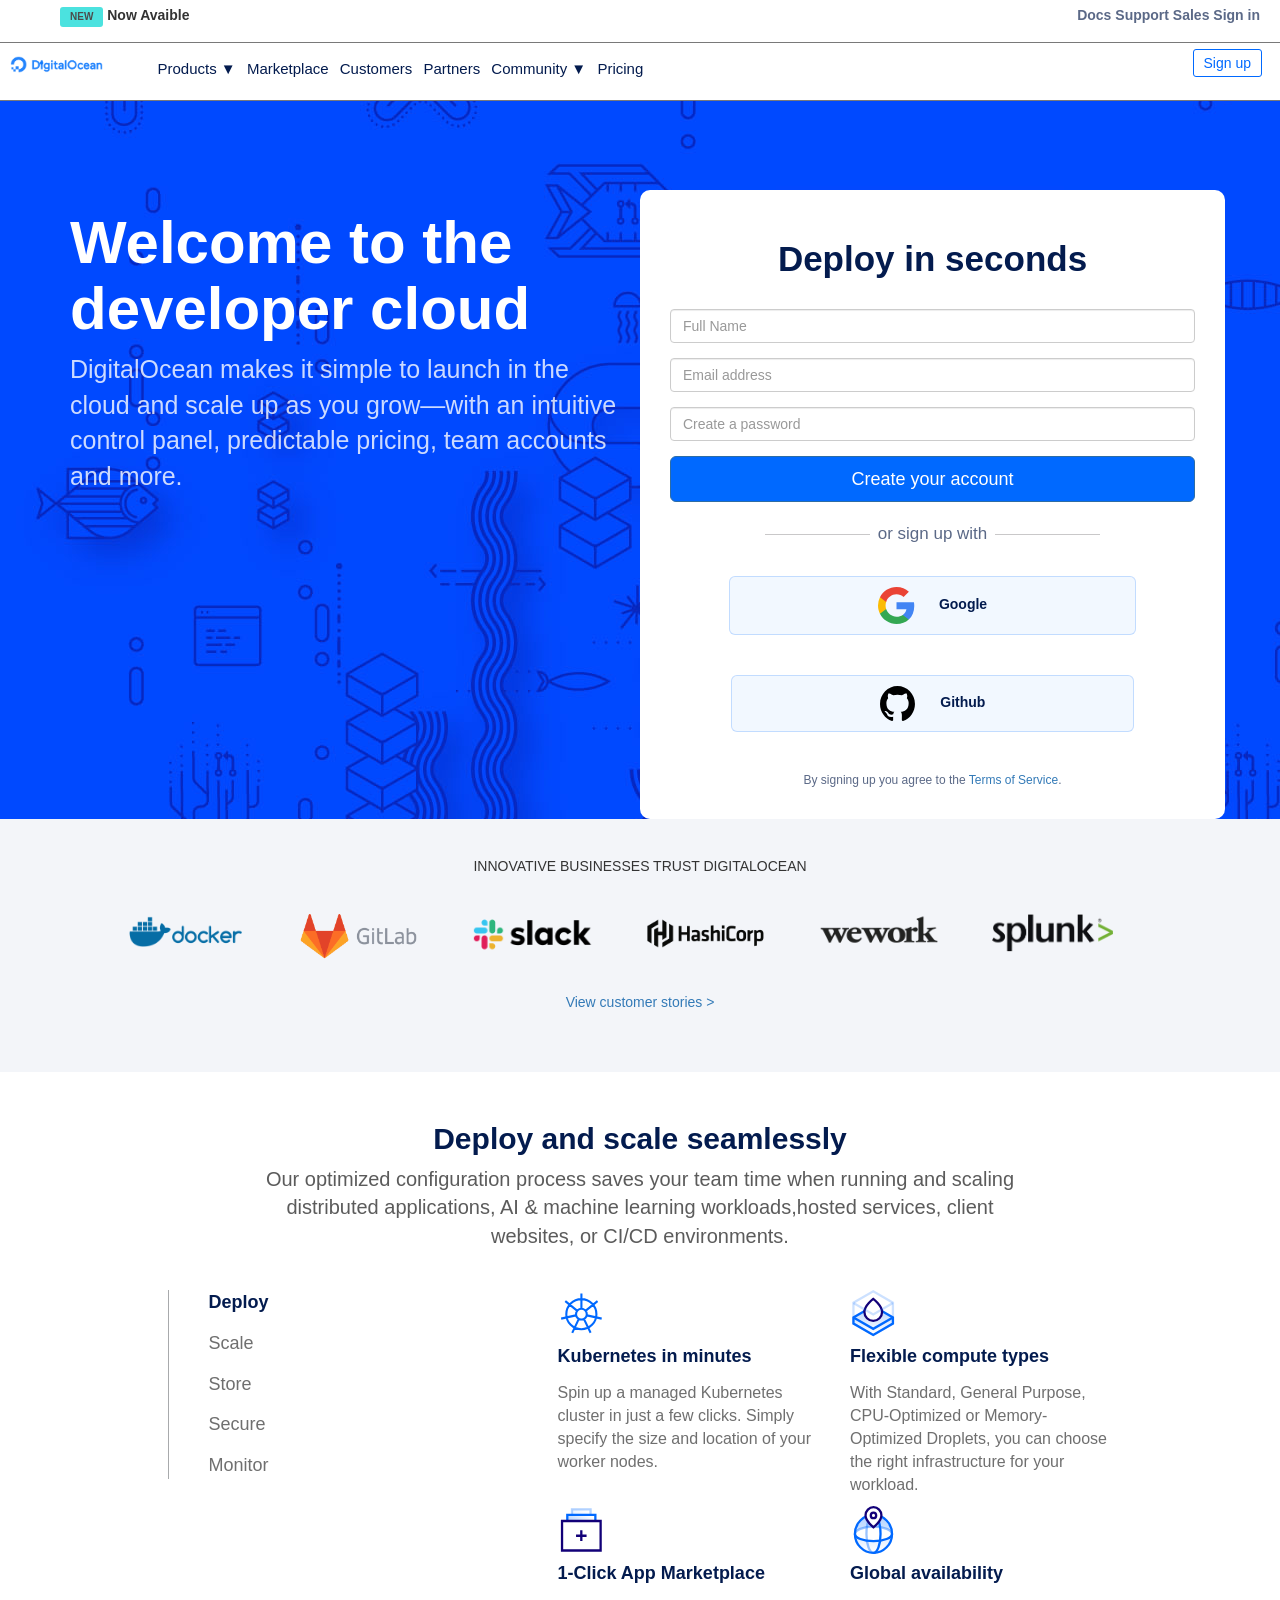
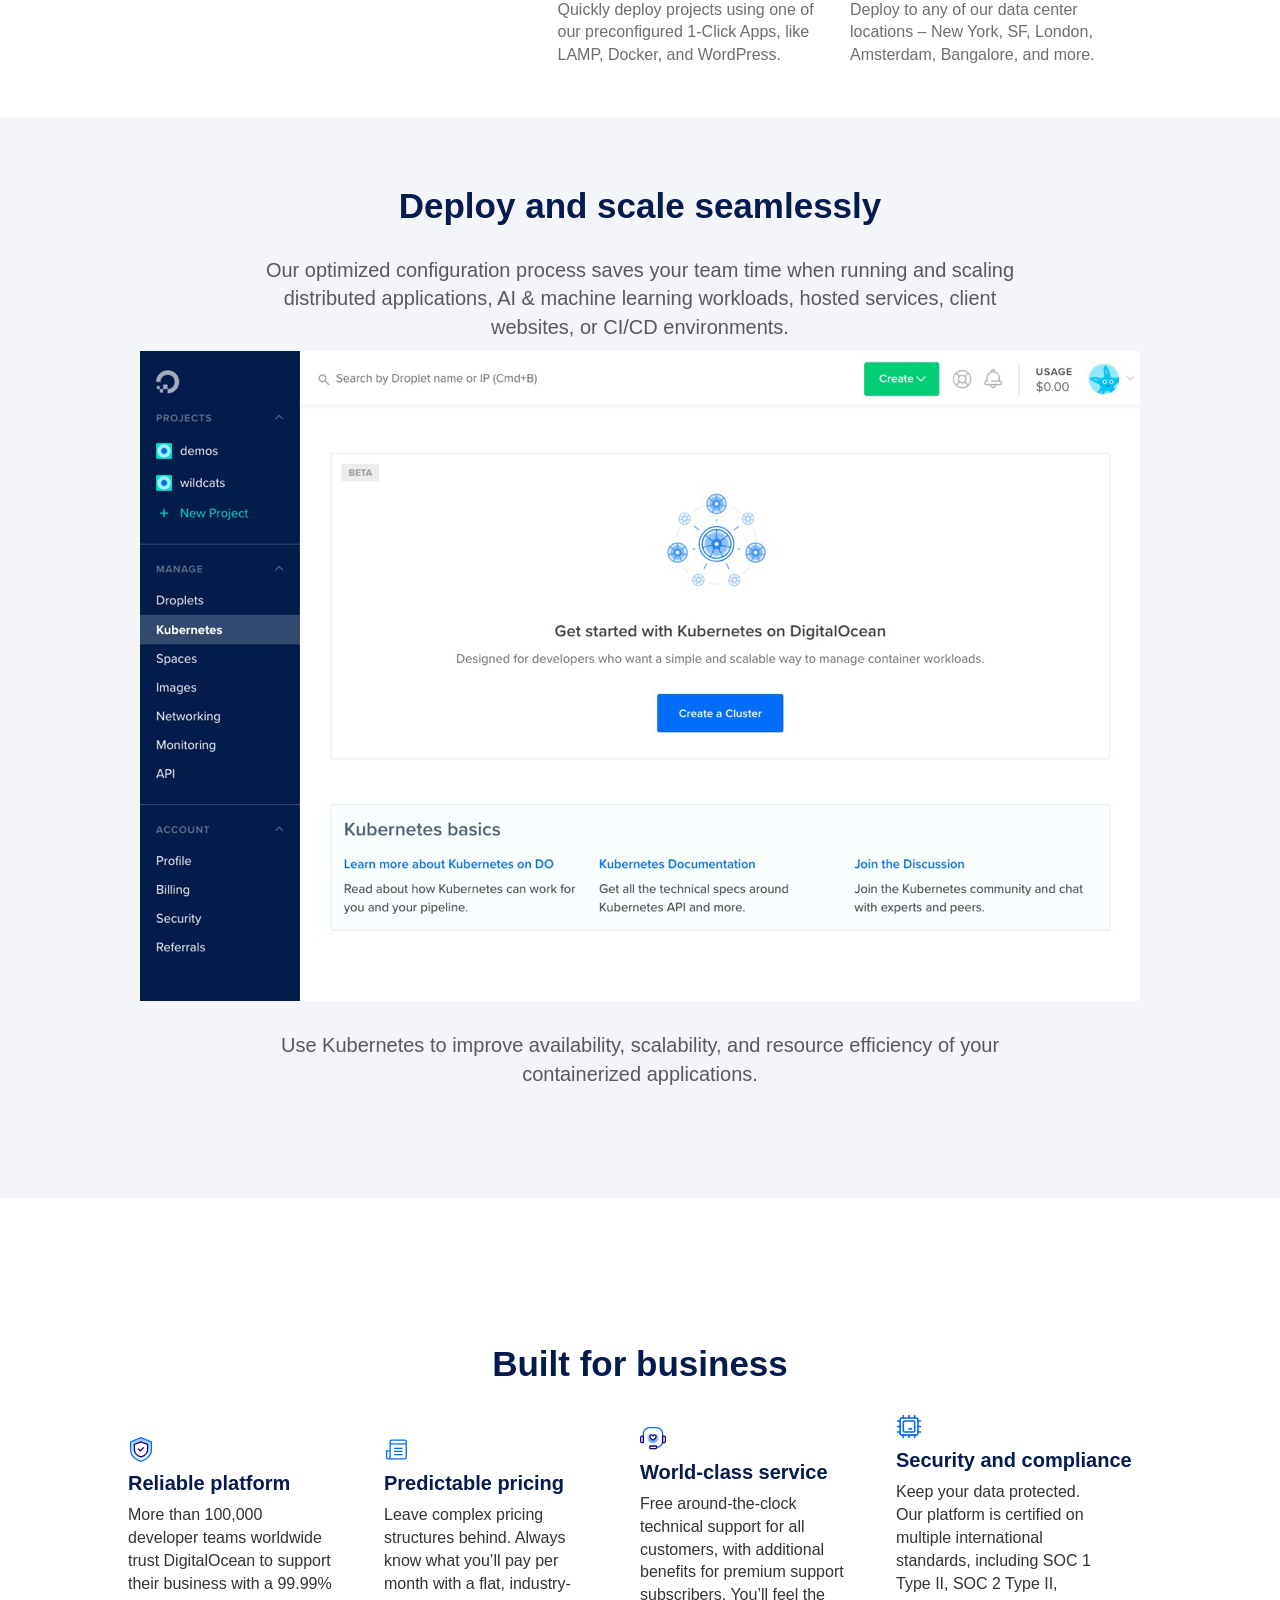
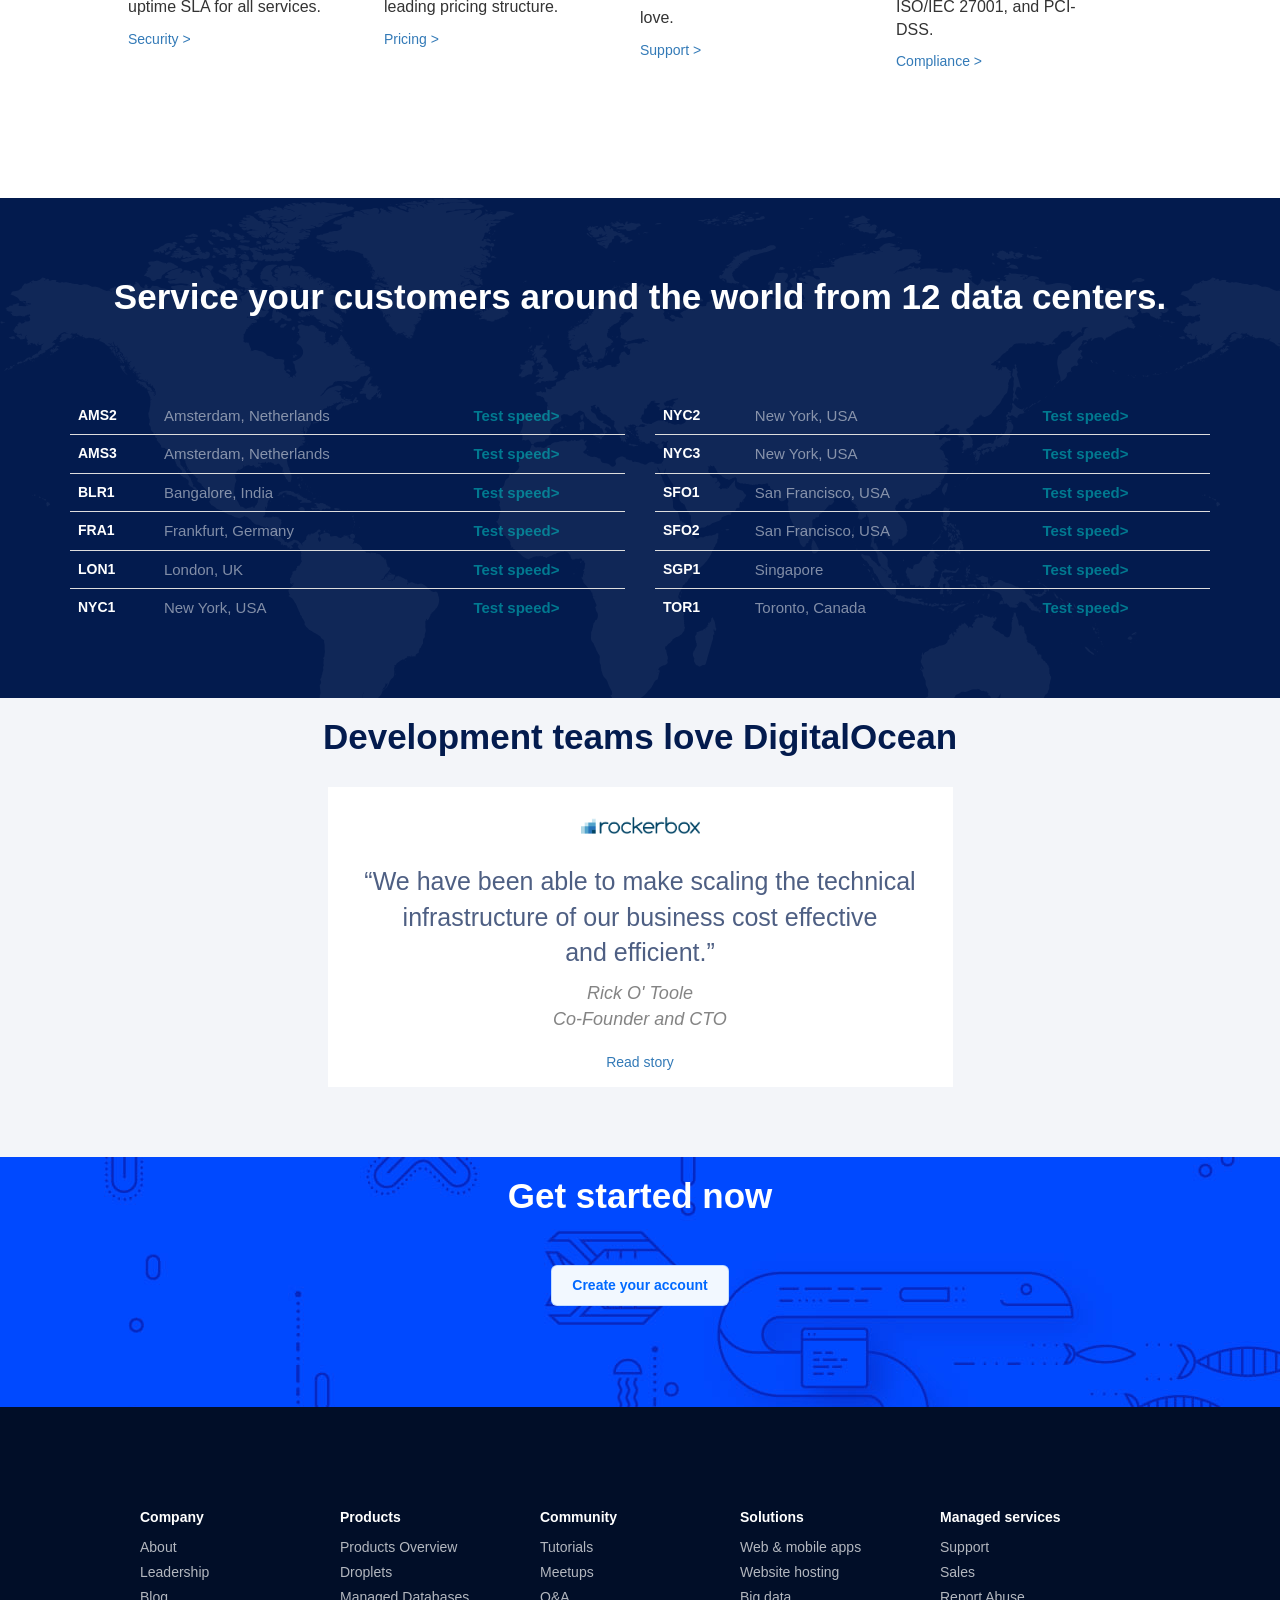
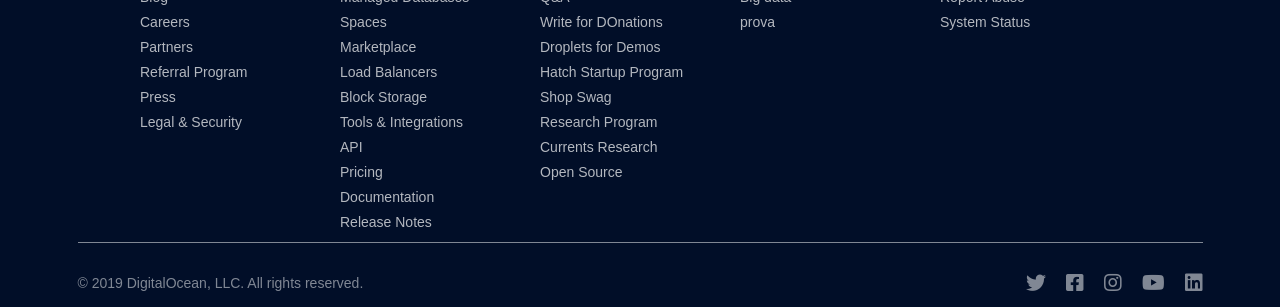
==== commit b0e502f4: "create top-nav with flex (kept structure of bootstrap 3.7)" ====
--- a/index.html
+++ b/index.html
@@ -12,19 +12,23 @@
     <!-- header con navbar e container grande con sfondo -->
     <div class="container-fluid my_style-header" style="background:white;">
       <div class="row my_border visible-lg pos_fix"> <!-- NOTE: navbar superiore -->
-        <div class="col-lg-6">
-          <ul class="my_style-top-nav">
-            <li>NEW</li>
-            <li>Now Avaible</li>
-          </ul>
-        </div>
-        <div class="col-lg-offset-3 col-lg-3 visible-lg">
-          <ul>
-            <li style="color:#5b6987">Docs</li>
-            <li style="color:#5b6987">Support</li>
-            <li style="color:#5b6987">Sales</li>
-            <li style="color:#5b6987">Sign in</li>
-          </ul>
+        <div class="col-lg-12">
+          <div class="topnav-flex">
+            <div class="flex_fresh-features">
+              <ul class="my_style-top-nav">
+                <li>NEW</li>
+                <li>Now Avaible</li>
+              </ul>
+            </div>
+            <div class="flex_support">
+              <ul>
+                <li style="color:#5b6987">Docs</li>
+                <li style="color:#5b6987">Support</li>
+                <li style="color:#5b6987">Sales</li>
+                <li style="color:#5b6987">Sign in</li>
+              </ul>
+            </div>
+          </div>
         </div>
       </div> <!-- /NOTE: chiusura navbar superiore -->
       <div class="row my_style-bot-nav visible-lg pos_fix"> <!-- NOTE: navbar inferiore -->
@@ -179,14 +183,6 @@
               </div>
             </div>
           </div>
-          <!-- <div class="row my_style-mobile-nav hidden-lg ">
-            <div class="col-xs-3">
-              <img src="img/logo-bianco.png" alt="" class="white_logo">
-            </div>
-            <div class="col-xs-offset-8 col-xs-1">
-
-            </div>
-          </div> -->
           <div class="container">
             <div class="row my_padding-header">
               <div class="col-xs-12 col-md-6">
@@ -332,9 +328,6 @@
         </div>
       </div>
     </div>
-
-
-
     <!-- /blocco diviso in 4 in lg e in 2 da tablet  -->
 
     <!-- blocco enorme titolo al centro e table -->
--- a/css/style.css
+++ b/css/style.css
@@ -266,6 +266,11 @@
   font-weight: lighter;
 }
 
+.topnav-flex{
+  display:flex;
+  justify-content: space-between;
+}
+
 .row.my_border{
   padding:5px;
   top:0;
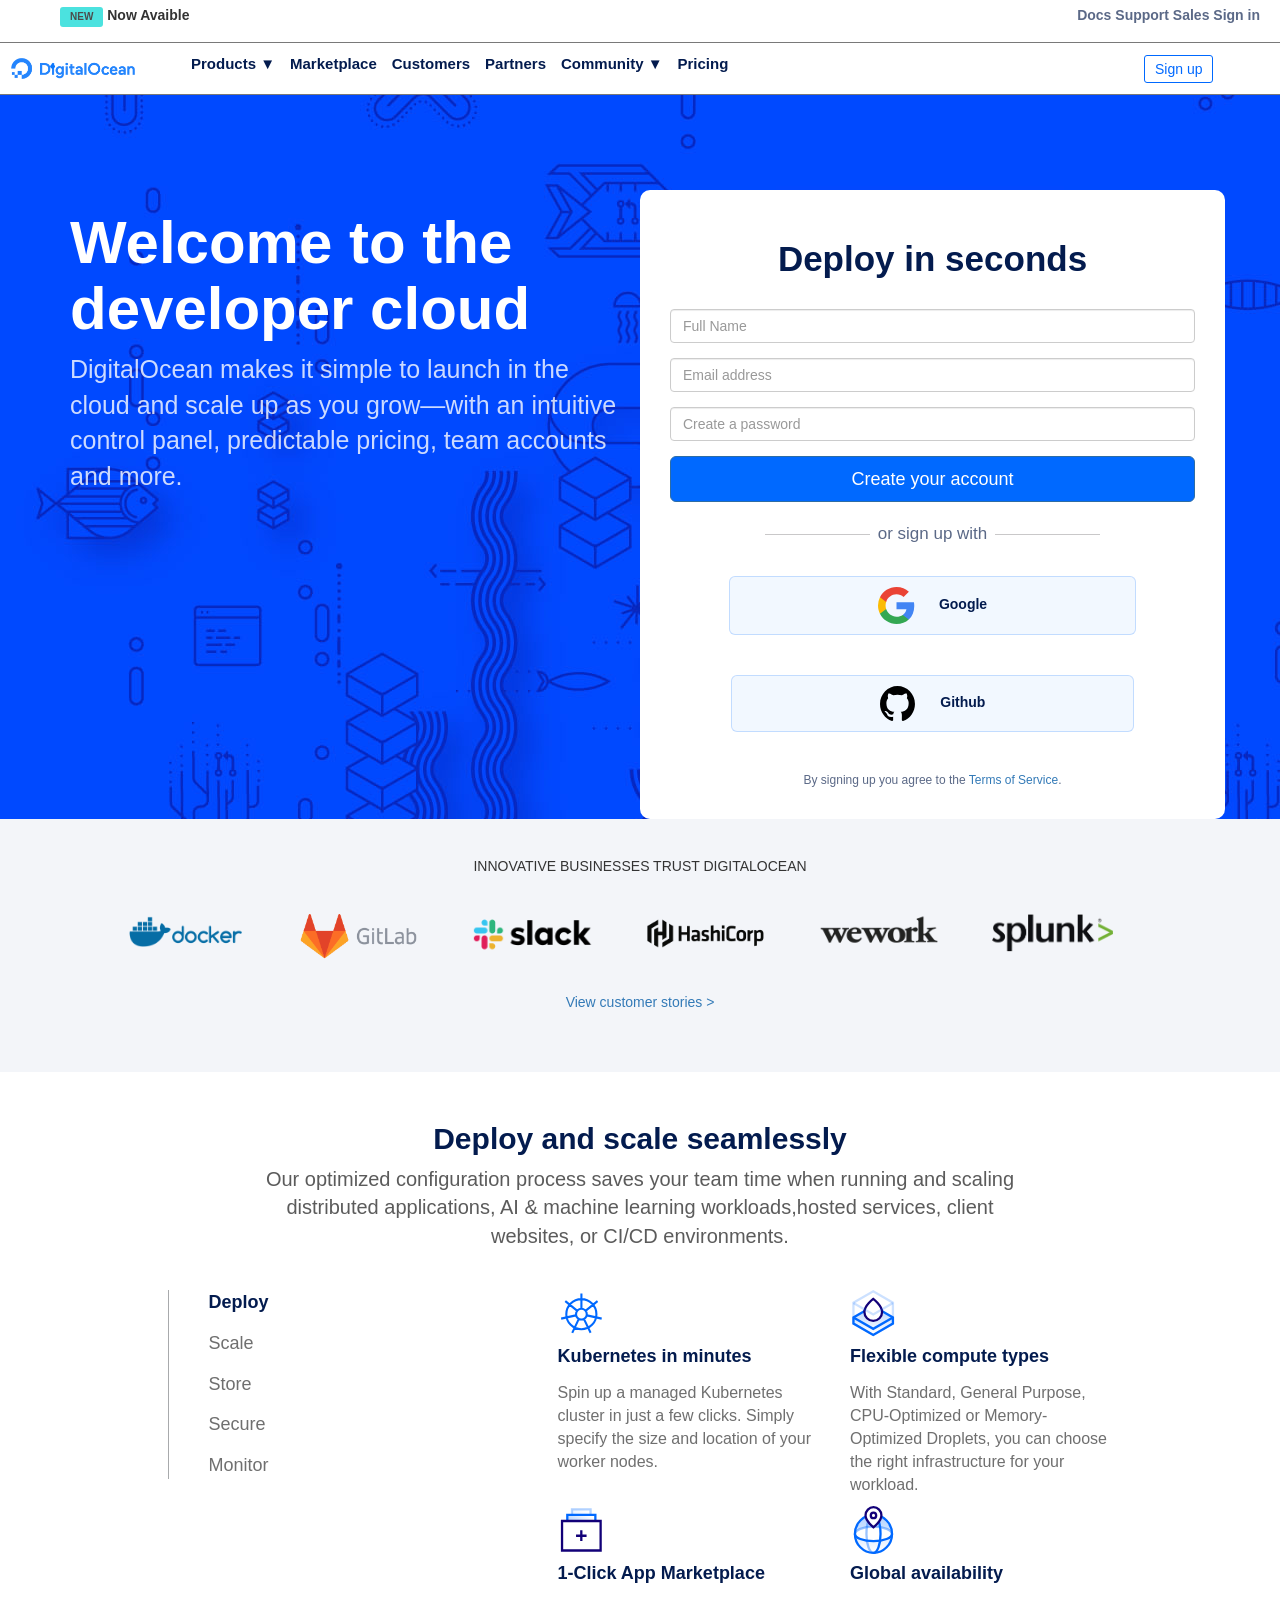
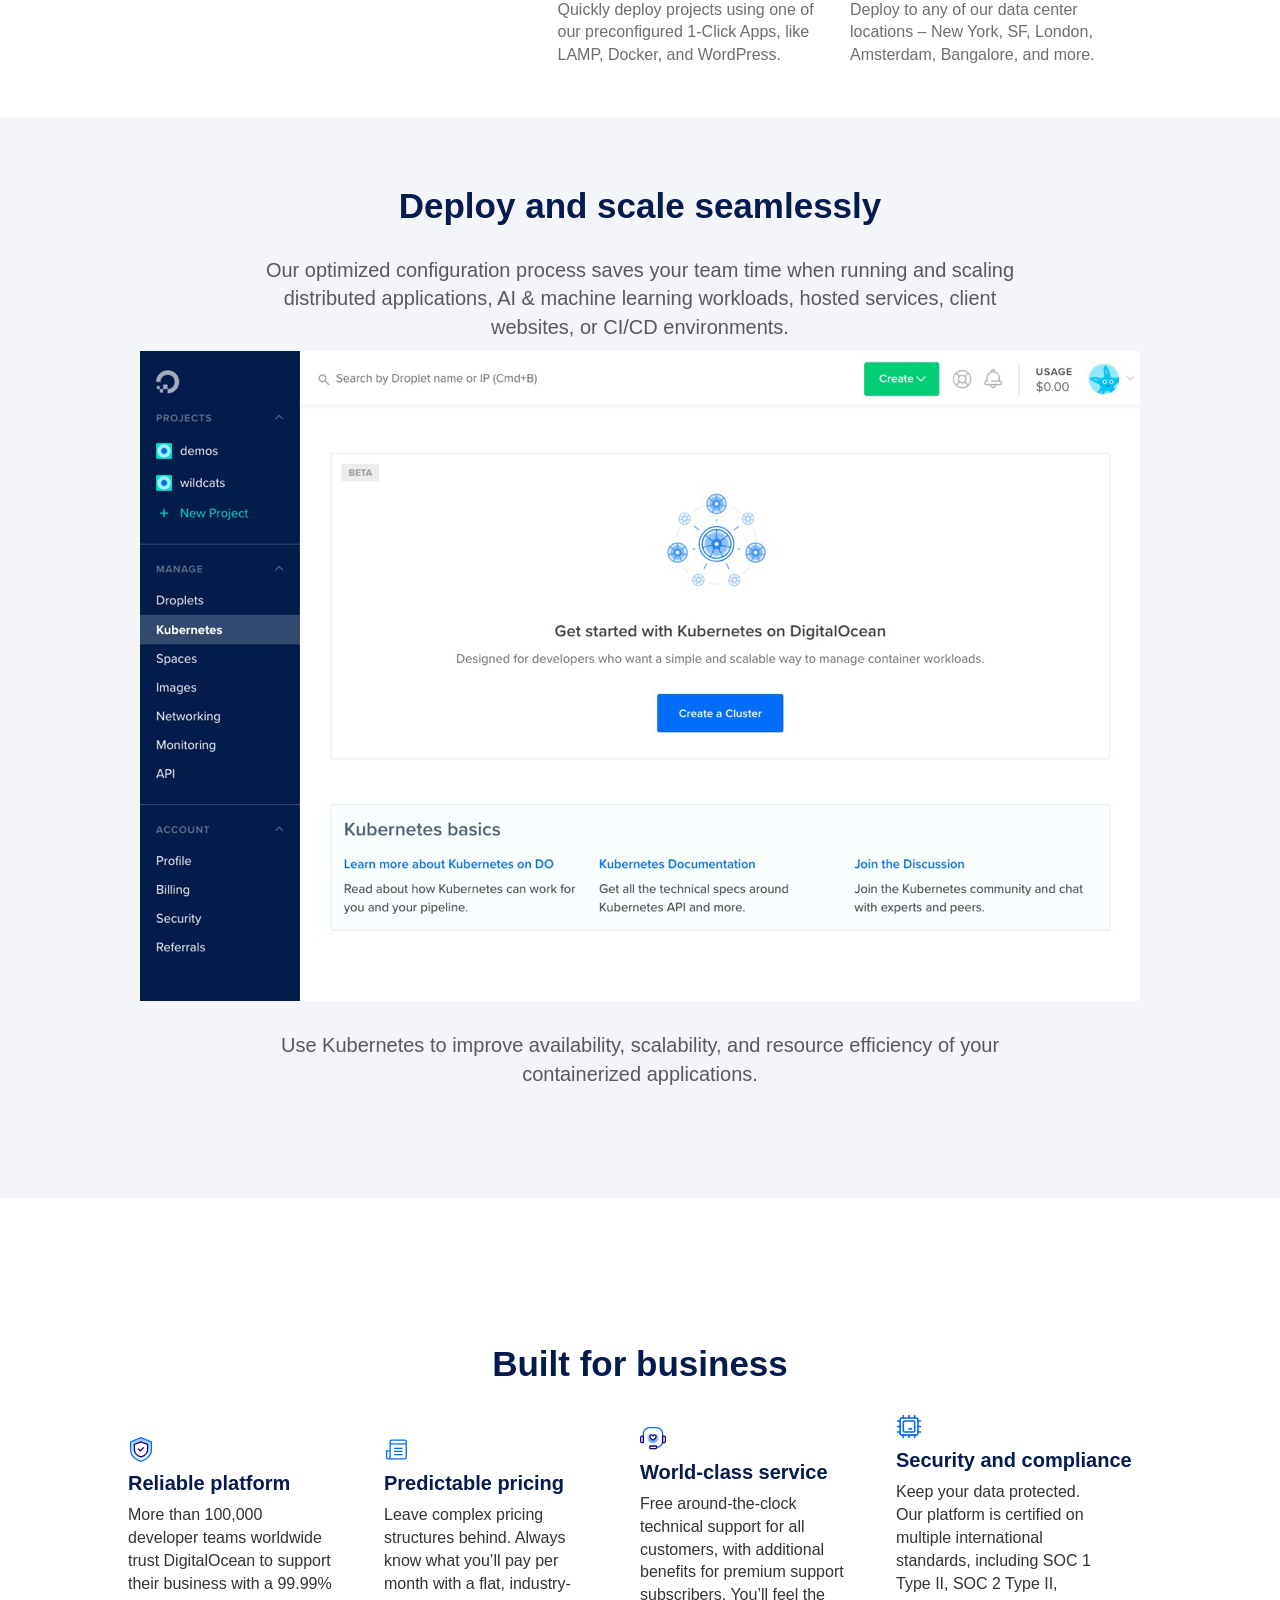
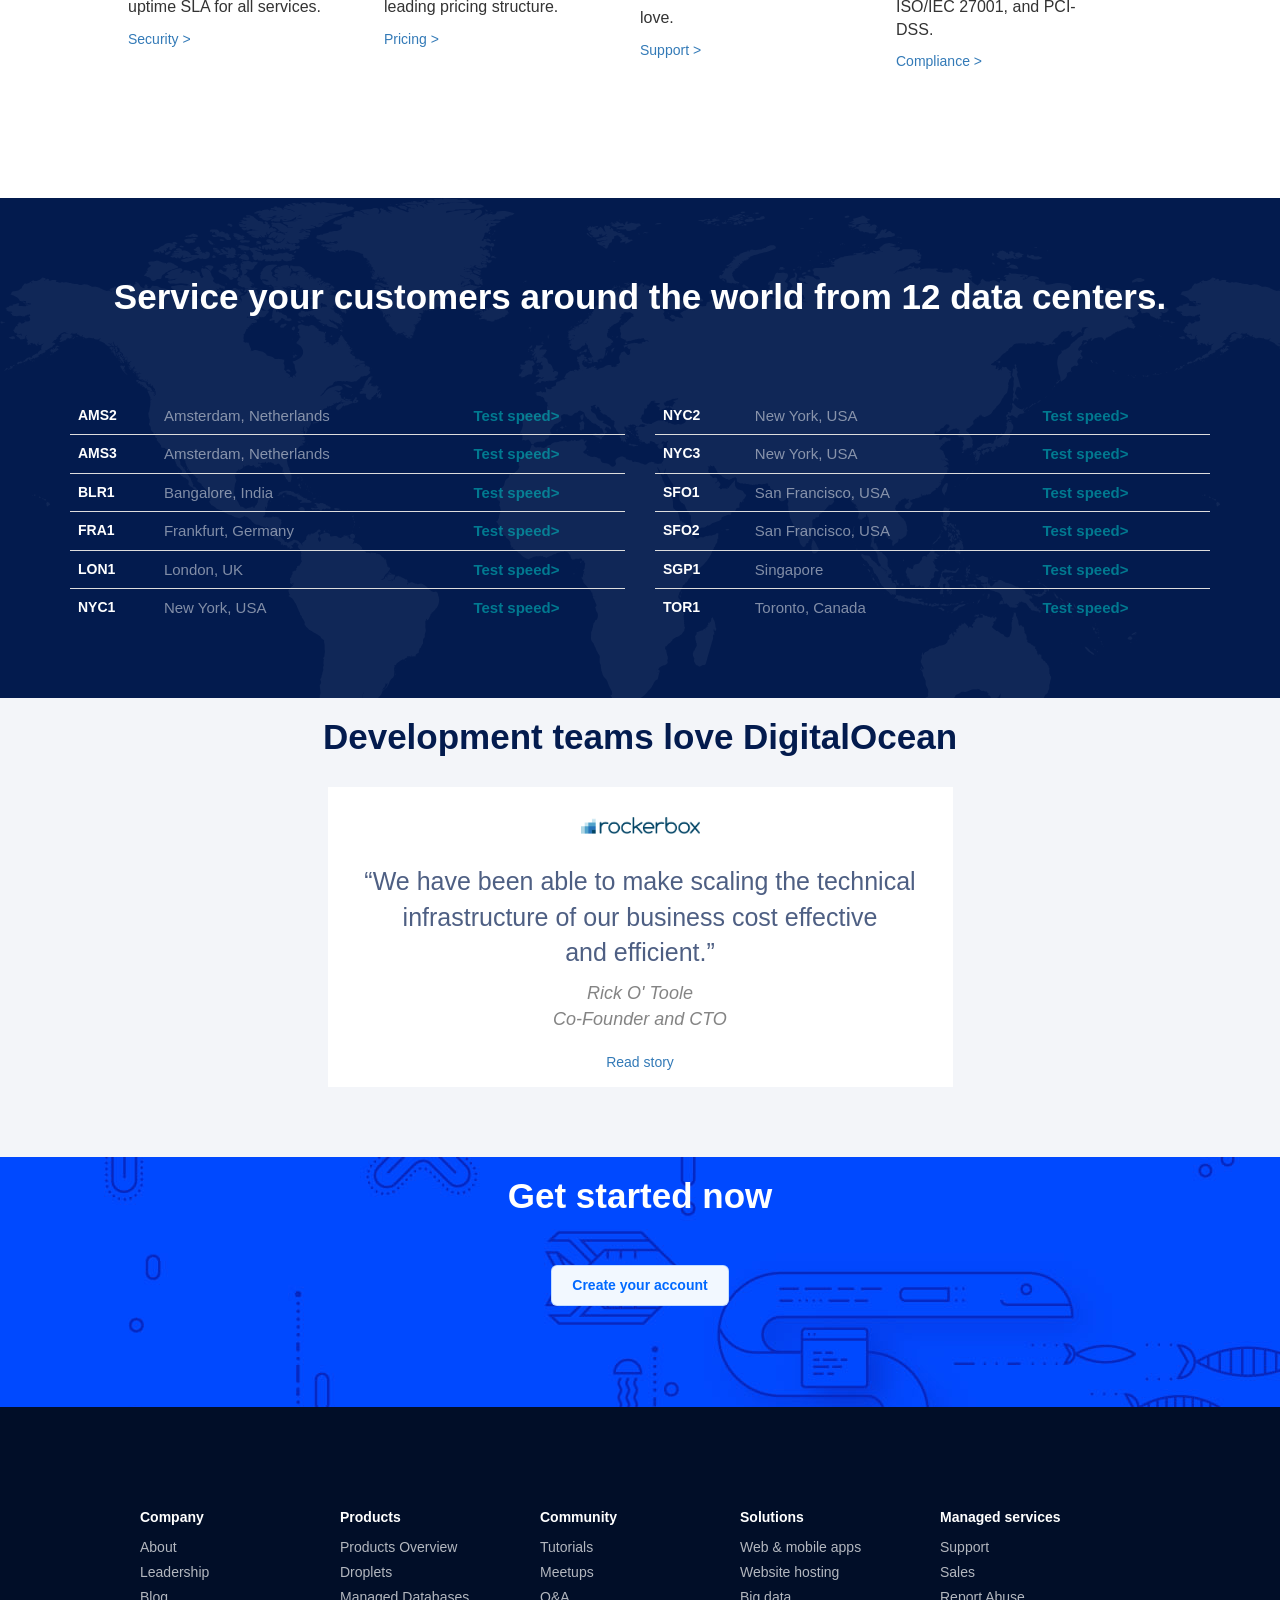
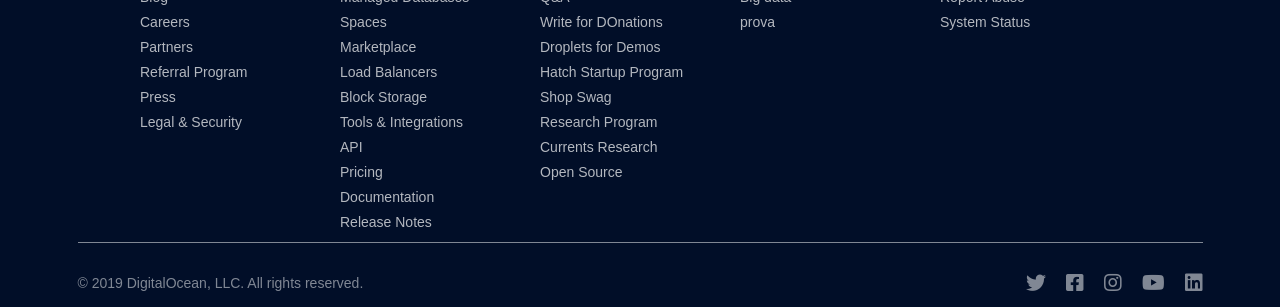
==== commit 6e315c89: "finish navbar in flex (kept bootstrap structure)" ====
--- a/index.html
+++ b/index.html
@@ -31,109 +31,112 @@
           </div>
         </div>
       </div> <!-- /NOTE: chiusura navbar superiore -->
-      <div class="row my_style-bot-nav visible-lg pos_fix"> <!-- NOTE: navbar inferiore -->
-        <div class="col-lg-1 visible-lg">
-          <img src="img/digitalocean_logo.png" alt="">
-        </div>
-        <div class="col-lg-6 visible-lg ">
-          <ul>
-          <li class="drop-cont">
-            <div><a href="#" style="color:#031b4e" >Products ▼</a><!-- NOTE:div contenitore drop-down -->
-              <div class="container-fluid drop-glob"> <!-- NOTE: inizio dropdown -->
-                <div class="row my_bord-bot">
-                  <div class="col-xs-12">
-                    <div class="container my_margin_top-bot">
-                      <div class="row">
-                        <div class="col-lg-5 my_dropdown-style">
-                          <h4>Featured products</h4>
-                          <img src="img/svg4.svg" alt="">
-                          <ul>
-                            <li><a href="#">Droplets</a></li>
-                            <li><a href="#">Scalable compute services</a></li>
-                          </ul>
-                          <img src="img/svg15.svg" alt="">
-                          <ul>
-                            <li><a href="#">Kubernetes</a></li>
-                            <li><a href="#">Managed Kubernetes clusters</a></li>
-                          </ul>
-                          <img src="img/svg20.svg" alt="">
-                          <ul>
-                            <li><a href="#">Databases</a></li>
-                            <li><a href="#">Worry-free setup & maintenance</a></li>
-                          </ul>
-                          <img src="img/svg39.svg" alt="">
-                          <ul>
-                            <li><a href="#">Spaces</a></li>
-                            <li><a href="#">Simply object storage</a></li>
-                          </ul>
-                        </div>
-                        <div class="col-lg-7">
-                          <div class="row my_dropdown-style2">
-                            <div class="col-lg-3 bg_1">
+       <div class="row my_style-bot-nav visible-lg pos_fix"> <!-- NOTE: navbar inferiore -->
+         <div class="col-xs-12">
+         <div class="my_flex-bot-nav">
+           <div class="logo-flexy">
+            <img src="img/digitalocean_logo.png" alt="">
+           </div>
+           <ul class="categ-flexy">
+              <li class="drop-cont">
+                <div><a href="#" style="color:#031b4e" >Products ▼</a><!-- NOTE:div contenitore drop-down -->
+                  <div class="container-fluid drop-glob"> <!-- NOTE: inizio dropdown -->
+                    <div class="row my_bord-bot">
+                      <div class="col-xs-12">
+                        <div class="container my_margin_top-bot">
+                          <div class="row">
+                            <div class="col-lg-5 my_dropdown-style">
+                              <h4>Featured products</h4>
+                              <img src="img/svg4.svg" alt="">
                               <ul>
-                                <li>computer</li>
                                 <li><a href="#">Droplets</a></li>
+                                <li><a href="#">Scalable compute services</a></li>
+                              </ul>
+                              <img src="img/svg15.svg" alt="">
+                              <ul>
                                 <li><a href="#">Kubernetes</a></li>
+                                <li><a href="#">Managed Kubernetes clusters</a></li>
+                              </ul>
+                              <img src="img/svg20.svg" alt="">
+                              <ul>
+                                <li><a href="#">Databases</a></li>
+                                <li><a href="#">Worry-free setup & maintenance</a></li>
+                              </ul>
+                              <img src="img/svg39.svg" alt="">
+                              <ul>
+                                <li><a href="#">Spaces</a></li>
+                                <li><a href="#">Simply object storage</a></li>
                               </ul>
                             </div>
-                            <div class="col-lg-5 bg_2">
-                              <ul>
-                                <li>managed database</li>
-                                <li><a href="#">MySQL</a></li>
-                                <li><a href="#">PostgreSQL</a></li>
-                                <li><a href="#">Redis</a></li>
-                              </ul>
-                            </div>
-                            <div class="col-lg-4 bg_3">
-                              <ul>
-                                <li>developer tool</li>
-                                <li><a href="#">API</a></li>
-                                <li><a href="#">CLI</a></li>
-                                <li><a href="#">Monitoring</a></li>
-                                <li><a href="#">Teams</a></li>
-                              </ul>
-                            </div>
-                            <div class="col-lg-3 bg_4">
-                              <ul>
-                              <li>Storage</li>
-                              <li><a href="#">Spaces Object Storage</a></li>
-                              <li><a href="#">Volumes Block Storage</a></li>
-                              </ul>
-                            </div>
-                            <div class="col-lg-4 bg_5">
-                              <ul>
-                              <li>Networking</li>
-                              <li><a href="#">Cloud Firewalls</a></li>
-                              <li><a href="#">Load Balancers</a></li>
-                              <li><a href="#">Floating IPs</a></li>
-                              <li><a href="#">DNS</a></li>
-                              </ul>
+                            <div class="col-lg-7">
+                              <div class="row my_dropdown-style2">
+                                <div class="col-lg-3 bg_1">
+                                  <ul>
+                                    <li>computer</li>
+                                    <li><a href="#">Droplets</a></li>
+                                    <li><a href="#">Kubernetes</a></li>
+                                  </ul>
+                                </div>
+                                <div class="col-lg-5 bg_2">
+                                  <ul>
+                                    <li>managed database</li>
+                                    <li><a href="#">MySQL</a></li>
+                                    <li><a href="#">PostgreSQL</a></li>
+                                    <li><a href="#">Redis</a></li>
+                                  </ul>
+                                </div>
+                                <div class="col-lg-4 bg_3">
+                                  <ul>
+                                    <li>developer tool</li>
+                                    <li><a href="#">API</a></li>
+                                    <li><a href="#">CLI</a></li>
+                                    <li><a href="#">Monitoring</a></li>
+                                    <li><a href="#">Teams</a></li>
+                                  </ul>
+                                </div>
+                                <div class="col-lg-3 bg_4">
+                                  <ul>
+                                  <li>Storage</li>
+                                  <li><a href="#">Spaces Object Storage</a></li>
+                                  <li><a href="#">Volumes Block Storage</a></li>
+                                  </ul>
+                                </div>
+                                <div class="col-lg-4 bg_5">
+                                  <ul>
+                                  <li>Networking</li>
+                                  <li><a href="#">Cloud Firewalls</a></li>
+                                  <li><a href="#">Load Balancers</a></li>
+                                  <li><a href="#">Floating IPs</a></li>
+                                  <li><a href="#">DNS</a></li>
+                                  </ul>
+                                </div>
+                              </div>
                             </div>
                           </div>
                         </div>
                       </div>
                     </div>
-                  </div>
-                </div>
-                <div class="row all_product">
-                  <div class="col-lg-12">
-                    <a href="#" style="color:#0069ff;">See all product ></a>
-                  </div>
-                </div>
-              </div>  <!-- NOTE: fine dropdown -->
-            </div><!-- NOTE: fine div contenitore drop-down -->
-          </li>
-          <li><a href="#" style="color:#031b4e">Marketplace</a></li>
-          <li><a href="#" style="color:#031b4e">Customers</a></li>
-          <li><a href="#" style="color:#031b4e">Partners</a></li>
-          <li><a href="#" style="color:#031b4e">Community ▼</a></li>
-          <li><a href="#" style="color:#031b4e">Pricing</a></li>
-          </ul>
-        </div>
-        <div class="col-lg-offset-4 col-lg-1 visible-lg">
-          <span>Sign up</span>
-        </div>
-      </div> <!-- NOTE: chiusura navbar inferiore -->
+                    <div class="row all_product">
+                      <div class="col-lg-12">
+                        <a href="#" style="color:#0069ff;">See all product ></a>
+                      </div>
+                    </div>
+                  </div>  <!-- NOTE: fine dropdown -->
+                </div><!-- NOTE: fine div contenitore drop-down -->
+              </li>
+              <li><a href="#" style="color:#031b4e">Marketplace</a></li>
+              <li><a href="#" style="color:#031b4e">Customers</a></li>
+              <li><a href="#" style="color:#031b4e">Partners</a></li>
+              <li><a href="#" style="color:#031b4e">Community ▼</a></li>
+              <li><a href="#" style="color:#031b4e">Pricing</a></li>
+            </ul>
+            <div class="signup-flexy">
+              <span>Sign up</span>
+           </div>
+         </div>
+        
+        </div>
+       </div> <!--NOTE: chiusura navbar inferiore -->
       <div class="row bg-header">
         <div class="col-xs-12">
           <div class="flex_my_navbar hidden-lg">
--- a/css/style.css
+++ b/css/style.css
@@ -45,7 +45,7 @@
   position:absolute;
   width:105vw;
   top:41px;
-  left:-209px;
+  left:-236px;
   background: white;
   box-shadow: 0 2px 4px rgba(3,27,78,.1);
 }
@@ -283,6 +283,13 @@
   position:fixed;
 }
 
+.my_flex-bot-nav{
+  display:flex;
+  justify-content: flex-start;
+  align-items: center;
+}
+
+
 .my_style-bot-nav.pos_fix{
   top:42px;
   left:0;
@@ -292,9 +299,24 @@
   background:white;
 }
 
-.col-lg-1.visible-lg img{
-  width: 120%;
-  vertical-align: middle;
+.logo-flexy{
+  width:10%;
+}
+
+.categ-flexy{
+  width: 80%;
+  display:flex;
+  align-items: center;
+
+}
+
+.categ-flexy li a{
+  margin-left: 15px;
+}
+
+
+.logo-flexy img{
+  width: 100%;
 }
 
 .row.my_style-bot-nav{
@@ -306,7 +328,7 @@
   max-width: 100%;
 }
 
-.row.my_style-bot-nav span{
+.signup-flexy span{
 border:1px solid #0069ff;
 color:#0069ff;
 padding: 5px 10px;
